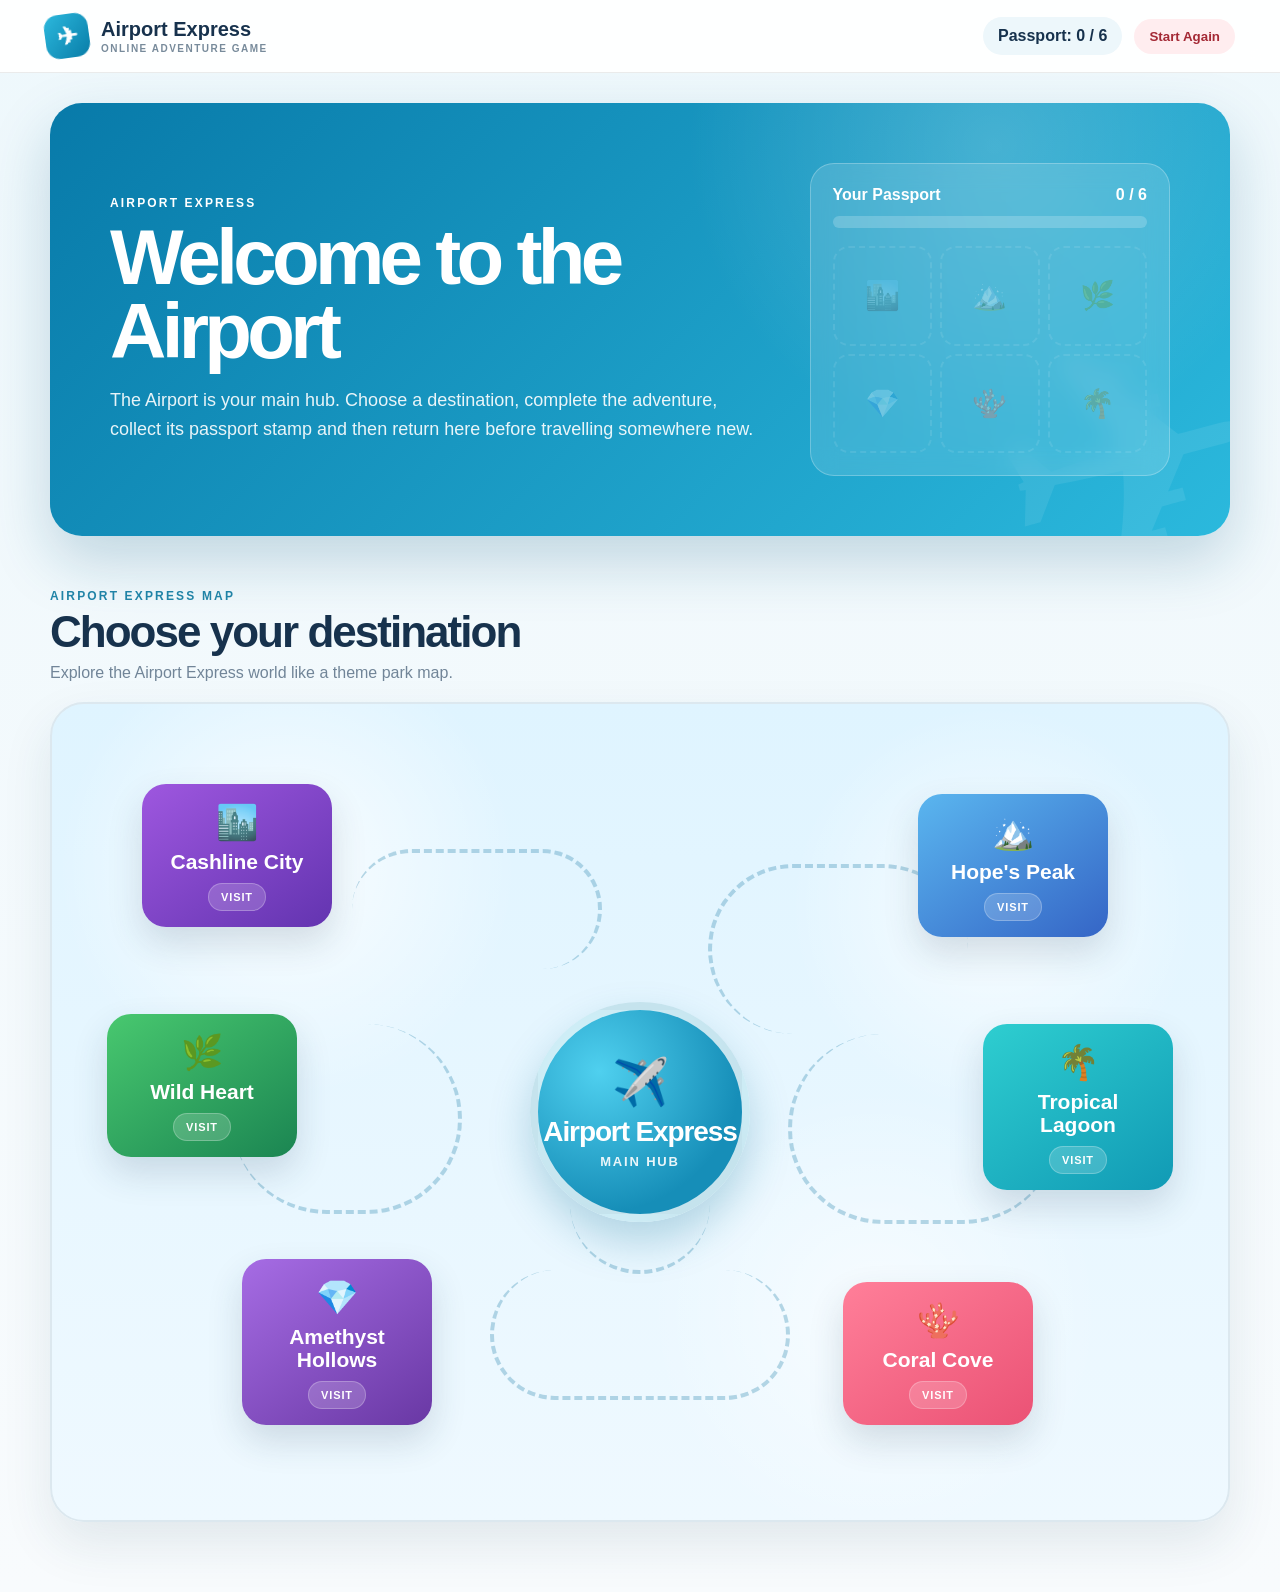
==== index.html @ 2a01fcfe "Add versioning to CSS and JS file links" ====
<!DOCTYPE html>
<html lang="en">

<head>
  <meta charset="UTF-8">
  <meta name="viewport" content="width=device-width, initial-scale=1.0">

  <title>Airport Express</title>

<link rel="stylesheet" href="styles.css?v=8">
</head>

<body>

<header class="topbar">

  <div class="brand">

    <div class="brand-plane">
      ✈
    </div>

    <div>
      Airport Express
      <small>ONLINE ADVENTURE GAME</small>
    </div>

  </div>

  <div class="top-actions">

    <div class="passport-counter">
      Passport:
      <span id="stampCount">
        0 / 6
      </span>
    </div>

    <button
      class="reset-button"
      onclick="resetGame()"
    >
      Start Again
    </button>

  </div>

</header>


<main class="page">


  <!-- =========================================
       AIRPORT HERO
  ========================================== -->

  <section class="airport-hero">

    <div class="airport-content">

      <div class="eyebrow">
        AIRPORT EXPRESS
      </div>

      <h1>
        Welcome to the Airport
      </h1>

      <p>
        The Airport is your main hub.
        Choose a destination, complete the adventure,
        collect its passport stamp and then return here
        before travelling somewhere new.
      </p>

    </div>


    <div class="passport-progress">

      <div class="progress-heading">

        <span>
          Your Passport
        </span>

        <strong id="stampCount2">
          0 / 6
        </strong>

      </div>


      <div class="progress-track">

        <div
          class="progress-fill"
          id="progressFill"
        ></div>

      </div>


      <div class="mini-stamps">

        <div
          class="mini-stamp"
          data-stamp="cashline"
        >
          🏙️
        </div>

        <div
          class="mini-stamp"
          data-stamp="hopes"
        >
          🏔️
        </div>

        <div
          class="mini-stamp"
          data-stamp="wildheart"
        >
          🌿
        </div>

        <div
          class="mini-stamp"
          data-stamp="amethyst"
        >
          💎
        </div>

        <div
          class="mini-stamp"
          data-stamp="coral"
        >
          🪸
        </div>

        <div
          class="mini-stamp"
          data-stamp="lagoon"
        >
          🌴
        </div>

      </div>

    </div>

  </section>



  <!-- =========================================
       DEPARTURE BOARD
  ========================================== -->

  <section class="hub-map-section">

  <div class="section-heading map-heading">

    <div>
      <span class="eyebrow dark">
        AIRPORT EXPRESS MAP
      </span>

      <h2>
        Choose your destination
      </h2>

      <p>
        Explore the Airport Express world like a theme park map.
      </p>
    </div>

  </div>


  <div class="theme-map">


    <div class="map-path path-1"></div>
    <div class="map-path path-2"></div>
    <div class="map-path path-3"></div>
    <div class="map-path path-4"></div>
    <div class="map-path path-5"></div>
    <div class="map-path path-6"></div>


    <!-- AIRPORT HUB -->

    <div class="map-hub">

      <div class="map-hub-icon">✈️</div>

      <div class="map-hub-label">
        Airport Express
      </div>

      <div class="map-hub-sub">
        Main Hub
      </div>

    </div>


    <!-- CASHLINE CITY -->

    <a
      href="locations/cashline-city.html"
      class="map-stop cashline-stop"
      data-destination="cashline"
    >
      <div class="map-stop-icon">🏙️</div>
      <div class="map-stop-name">Cashline City</div>
      <div class="map-stop-tag">Visit</div>
    </a>


    <!-- HOPE'S PEAK -->

    <a
      href="locations/hopes-peak.html"
      class="map-stop hopes-stop"
      data-destination="hopes"
    >
      <div class="map-stop-icon">🏔️</div>
      <div class="map-stop-name">Hope's Peak</div>
      <div class="map-stop-tag">Visit</div>
    </a>


    <!-- WILD HEART -->

    <a
      href="locations/wild-heart-rainforest.html"
      class="map-stop wildheart-stop"
      data-destination="wildheart"
    >
      <div class="map-stop-icon">🌿</div>
      <div class="map-stop-name">Wild Heart</div>
      <div class="map-stop-tag">Visit</div>
    </a>


    <!-- AMETHYST HOLLOWS -->

    <a
      href="locations/amethyst-hollows.html"
      class="map-stop amethyst-stop"
      data-destination="amethyst"
    >
      <div class="map-stop-icon">💎</div>
      <div class="map-stop-name">Amethyst Hollows</div>
      <div class="map-stop-tag">Visit</div>
    </a>


    <!-- CORAL COVE -->

    <a
      href="locations/coral-cove.html"
      class="map-stop coral-stop"
      data-destination="coral"
    >
      <div class="map-stop-icon">🪸</div>
      <div class="map-stop-name">Coral Cove</div>
      <div class="map-stop-tag">Visit</div>
    </a>


    <!-- TROPICAL LAGOON -->

    <a
      href="locations/tropical-lagoon.html"
      class="map-stop lagoon-stop"
      data-destination="lagoon"
    >
      <div class="map-stop-icon">🌴</div>
      <div class="map-stop-name">Tropical Lagoon</div>
      <div class="map-stop-tag">Visit</div>
    </a>

  </div>

</section>


</main>


<script src="game.js?v=8"></script>

<script>
  loadAirport();
</script>

</body>
</html>
---- styles.css ----
/* ================================================
   AIRPORT EXPRESS
================================================ */

* {
  box-sizing: border-box;
}

html {
  scroll-behavior: smooth;
}

body {
  margin: 0;

  font-family:
    Arial,
    Helvetica,
    sans-serif;

  background:
    linear-gradient(
      180deg,
      #eef8fc 0%,
      #f8fbfd 100%
    );

  color: #17324d;

  min-height: 100vh;
}

a {
  text-decoration: none;
  color: inherit;
}



/* ================================================
   TOP BAR
================================================ */

.topbar {

  position: sticky;
  top: 0;

  z-index: 100;

  display: flex;
  justify-content: space-between;
  align-items: center;

  gap: 20px;

  padding:
    14px
    clamp(16px, 4vw, 45px);

  background:
    rgba(255,255,255,.94);

  backdrop-filter:
    blur(12px);

  border-bottom:
    1px solid rgba(0,0,0,.08);
}


.brand {

  display: flex;
  align-items: center;

  gap: 12px;

  font-size: 20px;

  font-weight: 900;
}


.brand small {

  display: block;

  margin-top: 2px;

  font-size: 10px;

  letter-spacing: .15em;

  color: #788b9b;
}


.brand-plane {

  width: 44px;
  height: 44px;

  display: grid;
  place-items: center;

  border-radius: 14px;

  background:
    linear-gradient(
      135deg,
      #2cb8dd,
      #087da8
    );

  color: white;

  font-size: 25px;

  transform:
    rotate(-8deg);
}


.top-actions {

  display: flex;

  align-items: center;

  gap: 12px;
}


.passport-counter {

  padding:
    10px
    15px;

  border-radius: 999px;

  background:
    #edf7fb;

  font-weight: 800;
}


.reset-button {

  border: none;

  padding:
    10px
    15px;

  border-radius: 999px;

  background:
    #ffedef;

  color:
    #a42935;

  font-weight: 800;

  cursor: pointer;
}



/* ================================================
   MAIN PAGE
================================================ */

.page {

  width:
    min(
      1180px,
      calc(100% - 28px)
    );

  margin:
    30px auto 70px;
}



/* ================================================
   AIRPORT HERO
================================================ */

.airport-hero {

  position: relative;

  overflow: hidden;

  display: grid;

  grid-template-columns:
    1.3fr
    .7fr;

  gap: 30px;

  align-items: center;

  min-height: 340px;

  padding:
    clamp(
      28px,
      5vw,
      60px
    );

  border-radius:
    32px;

  color:
    white;

  background:

    radial-gradient(
      circle at 80% 10%,
      rgba(255,255,255,.18),
      transparent 30%
    ),

    linear-gradient(
      135deg,
      #087aa9,
      #2bb9dd
    );

  box-shadow:
    0 25px 60px
    rgba(12,92,127,.22);
}


.airport-hero::after {

  content:
    "✈";

  position:
    absolute;

  right:
    -40px;

  bottom:
    -120px;

  font-size:
    330px;

  color:
    rgba(255,255,255,.08);

  transform:
    rotate(-15deg);
}


.airport-content {

  position:
    relative;

  z-index:
    2;
}


.eyebrow {

  font-size:
    12px;

  font-weight:
    900;

  letter-spacing:
    .18em;

  margin-bottom:
    10px;
}


.eyebrow.dark {

  color:
    #2185a8;
}


.airport-content h1 {

  margin:
    0 0 18px;

  font-size:
    clamp(
      42px,
      7vw,
      78px
    );

  line-height:
    .95;

  letter-spacing:
    -.06em;
}


.airport-content p {

  max-width:
    650px;

  margin:
    0;

  font-size:
    18px;

  line-height:
    1.6;

  color:
    rgba(255,255,255,.9);
}



/* ================================================
   PASSPORT PROGRESS
================================================ */

.passport-progress {

  position:
    relative;

  z-index:
    2;

  padding:
    22px;

  border:
    1px solid
    rgba(255,255,255,.25);

  border-radius:
    24px;

  background:
    rgba(255,255,255,.13);

  backdrop-filter:
    blur(12px);
}


.progress-heading {

  display:
    flex;

  justify-content:
    space-between;

  margin-bottom:
    12px;

  font-weight:
    800;
}


.progress-track {

  width:
    100%;

  height:
    12px;

  overflow:
    hidden;

  border-radius:
    999px;

  background:
    rgba(255,255,255,.2);
}


.progress-fill {

  height:
    100%;

  width:
    0;

  border-radius:
    999px;

  background:
    linear-gradient(
      90deg,
      #ffd350,
      #fff1a2
    );

  transition:
    width .4s ease;
}


.mini-stamps {

  display:
    grid;

  grid-template-columns:
    repeat(3,1fr);

  gap:
    8px;

  margin-top:
    18px;
}


.mini-stamp {

  aspect-ratio:
    1;

  display:
    grid;

  place-items:
    center;

  border:
    2px dashed
    rgba(255,255,255,.3);

  border-radius:
    16px;

  font-size:
    28px;

  opacity:
    .3;
}


.mini-stamp.earned {

  opacity:
    1;

  border-style:
    solid;

  background:
    rgba(255,255,255,.15);
}



/* ================================================
   DESTINATIONS
================================================ */

.destination-section {

  margin-top:
    50px;
}


.section-heading {

  margin-bottom:
    20px;
}


.section-heading h2 {

  margin:
    3px 0 7px;

  font-size:
    clamp(
      30px,
      5vw,
      44px
    );

  letter-spacing:
    -.045em;
}


.section-heading p {

  margin:
    0;

  color:
    #718598;
}


.destination-grid {

  display:
    grid;

  grid-template-columns:
    repeat(3,1fr);

  gap:
    18px;
}


.destination {

  position:
    relative;

  min-height:
    260px;

  overflow:
    hidden;

  padding:
    22px;

  border-radius:
    26px;

  color:
    white;

  box-shadow:
    0 18px 38px
    rgba(29,66,91,.13);

  transition:
    transform .25s ease,
    box-shadow .25s ease;
}


.destination:hover {

  transform:
    translateY(-6px);

  box-shadow:
    0 25px 45px
    rgba(29,66,91,.2);
}


.destination::after {

  content:
    "";

  position:
    absolute;

  width:
    230px;

  height:
    230px;

  border-radius:
    50%;

  right:
    -70px;

  bottom:
    -100px;

  background:
    rgba(255,255,255,.11);
}


.destination-icon {

  position:
    absolute;

  top:
    20px;

  left:
    20px;

  font-size:
    40px;
}


.destination-status {

  position:
    absolute;

  top:
    20px;

  right:
    20px;

  padding:
    8px
    11px;

  border:
    1px solid
    rgba(255,255,255,.26);

  border-radius:
    999px;

  background:
    rgba(255,255,255,.15);

  font-size:
    11px;

  font-weight:
    900;
}


.destination-content {

  position:
    relative;

  z-index:
    2;

  margin-top:
    95px;
}


.destination h3 {

  margin:
    0 0 8px;

  font-size:
    27px;

  letter-spacing:
    -.04em;
}


.destination p {

  margin:
    0 0 18px;

  max-width:
    90%;

  color:
    rgba(255,255,255,.88);

  line-height:
    1.45;
}


.travel-button {

  display:
    inline-block;

  font-size:
    13px;

  font-weight:
    900;

  text-transform:
    uppercase;

  letter-spacing:
    .08em;
}


.cashline {

  background:
    linear-gradient(
      145deg,
      #895be0,
      #5135aa
    );
}


.hopes {

  background:
    linear-gradient(
      145deg,
      #48aee1,
      #3257b6
    );
}


.wildheart {

  background:
    linear-gradient(
      145deg,
      #43bf73,
      #16714c
    );
}


.amethyst {

  background:
    linear-gradient(
      145deg,
      #a061df,
      #58348c
    );
}


.coral {

  background:
    linear-gradient(
      145deg,
      #ff8791,
      #d94368
    );
}


.lagoon {

  background:
    linear-gradient(
      145deg,
      #2bc8c3,
      #0989a7
    );
}



/* ================================================
   PASSPORT
================================================ */

.passport-section {

  margin-top:
    30px;

  padding:
    30px;

  border:
    1px solid
    #dce8ef;

  border-radius:
    28px;

  background:
    white;

  box-shadow:
    0 18px 45px
    rgba(30,66,91,.09);
}


.passport-section h2 {

  margin:
    4px 0 5px;

  font-size:
    36px;
}


.passport-section > p {

  margin:
    0 0 24px;

  color:
    #718598;
}


.passport-grid {

  display:
    grid;

  grid-template-columns:
    repeat(6,1fr);

  gap:
    12px;
}


.passport-stamp {

  min-height:
    135px;

  display:
    flex;

  flex-direction:
    column;

  align-items:
    center;

  justify-content:
    center;

  gap:
    10px;

  padding:
    12px;

  text-align:
    center;

  border:
    2px dashed
    #ccdce6;

  border-radius:
    20px;

  color:
    #9badb8;

  background:
    #fbfdfe;
}


.passport-stamp .stamp-icon {

  font-size:
    38px;

  filter:
    grayscale(1);

  opacity:
    .3;
}


.passport-stamp strong {

  font-size:
    12px;
}


.passport-stamp.earned {

  border-style:
    solid;

  color:
    #17324d;

  background:
    #f1faf6;
}


.passport-stamp.earned .stamp-icon {

  filter:
    none;

  opacity:
    1;
}


.final-message {

  margin-top:
    20px;

  padding:
    16px;

  border-radius:
    16px;

  background:
    #edf7fb;

  color:
    #527083;

  text-align:
    center;

  font-weight:
    700;
}



/* ================================================
   ISLAND PAGE
================================================ */

.island-page {

  background:
    #eff7fb;
}


.island-hero {

  min-height:
    390px;

  padding:
    35px;

  display:
    flex;

  align-items:
    flex-end;

  color:
    white;

  border-radius:
    0 0 36px 36px;
}


.island-inner {

  width:
    min(
      1000px,
      100%
    );

  margin:
    auto;
}


.back-airport {

  display:
    inline-block;

  margin-bottom:
    80px;

  color:
    white;

  font-weight:
    800;
}


.island-hero h1 {

  margin:
    5px 0 12px;

  font-size:
    clamp(
      45px,
      8vw,
      85px
    );

  line-height:
    .95;

  letter-spacing:
    -.06em;
}


.island-hero p {

  max-width:
    650px;

  margin:
    0;

  color:
    rgba(255,255,255,.9);

  font-size:
    17px;

  line-height:
    1.6;
}


.island-main {

  width:
    min(
      1000px,
      calc(100% - 28px)
    );

  margin:
    30px auto 70px;
}


.mission-layout {

  display:
    grid;

  grid-template-columns:
    1.4fr
    .6fr;

  gap:
    20px;
}


.game-card {

  padding:
    26px;

  border:
    1px solid
    #dce8ef;

  border-radius:
    26px;

  background:
    white;

  box-shadow:
    0 15px 35px
    rgba(26,65,90,.09);
}


.game-card h2 {

  margin:
    0 0 8px;

  font-size:
    30px;
}


.game-card > p {

  margin:
    0;

  color:
    #718598;

  line-height:
    1.6;
}


.task-list {

  display:
    grid;

  gap:
    12px;

  margin-top:
    22px;
}


.task {

  display:
    flex;

  align-items:
    center;

  gap:
    14px;

  padding:
    16px;

  border:
    1px solid
    #dce8ef;

  border-radius:
    18px;

  background:
    #fbfdfe;
}


.task-number {

  flex:
    0 0 auto;

  width:
    44px;

  height:
    44px;

  display:
    grid;

  place-items:
    center;

  border-radius:
    14px;

  background:
    #eaf6fb;

  color:
    #137fa8;

  font-weight:
    900;
}


.task-text {

  flex:
    1;
}


.task-text strong {

  display:
    block;

  margin-bottom:
    4px;
}


.task-text span {

  color:
    #718598;

  font-size:
    14px;
}


.task button {

  border:
    none;

  border-radius:
    12px;

  padding:
    10px
    13px;

  background:
    #edf3f6;

  color:
    #506b7c;

  font-weight:
    800;

  cursor:
    pointer;
}


.task.done {

  background:
    #eefaf3;

  border-color:
    #bfe4cd;
}


.task.done button {

  background:
    #d8f3e3;

  color:
    #1b7842;
}


.big-stamp {

  text-align:
    center;

  font-size:
    85px;

  margin:
    10px 0;
}


.stamp-card-title {

  text-align:
    center;

  font-size:
    22px;
}


.stamp-card-copy {

  text-align:
    center;

  color:
    #718598;

  line-height:
    1.5;
}


.claim-button {

  width:
    100%;

  padding:
    15px;

  border:
    none;

  border-radius:
    16px;

  background:
    linear-gradient(
      135deg,
      #ffd24e,
      #ffe986
    );

  color:
    #5c4710;

  font-weight:
    900;

  cursor:
    pointer;
}


.claim-button:disabled {

  opacity:
    .4;

  cursor:
    not-allowed;
}


.status-message {

  margin-top:
    12px;

  padding:
    13px;

  border-radius:
    14px;

  background:
    #f1f5f7;

  color:
    #6f8390;

  font-size:
    14px;

  line-height:
    1.5;
}


.status-message.success {

  background:
    #e6f8ed;

  color:
    #207340;
}


.return-button {

  display:
    block;

  margin-top:
    12px;

  padding:
    14px;

  border-radius:
    15px;

  background:
    #0c88b7;

  color:
    white;

  text-align:
    center;

  font-weight:
    900;
}



/* ================================================
   RESPONSIVE
================================================ */

@media
(max-width: 900px) {

  .airport-hero {

    grid-template-columns:
      1fr;
  }


  .destination-grid {

    grid-template-columns:
      repeat(2,1fr);
  }


  .passport-grid {

    grid-template-columns:
      repeat(3,1fr);
  }


  .mission-layout {

    grid-template-columns:
      1fr;
  }

}


@media
(max-width: 600px) {

  .topbar {

    align-items:
      flex-start;
  }


  .passport-counter {

    display:
      none;
  }


  .destination-grid {

    grid-template-columns:
      1fr;
  }


  .passport-grid {

    grid-template-columns:
      repeat(2,1fr);
  }


  .airport-content h1 {

    font-size:
      44px;
  }

}

/* =========================================================
   AIRPORT EXPRESS
   ISLAND BOARD
========================================================= */

.board-page {

  background:
    #edf7fb;

}


.board-shell {

  width:
    min(
      1250px,
      calc(100% - 28px)
    );

  margin:
    30px auto 70px;

}


.board-header {

  margin-bottom:
    20px;

}


.board-back {

  display:
    inline-block;

  margin-bottom:
    12px;

  color:
    #197fa5;

  font-weight:
    800;

}


.board-header h1 {

  margin:
    0;

  font-size:
    clamp(
      38px,
      6vw,
      66px
    );

  letter-spacing:
    -.05em;

}


.board-header p {

  margin:
    8px 0 0;

  color:
    #6d8292;

}


/* =========================================================
   MAIN GAME LAYOUT
========================================================= */

.board-game-layout {

  display:
    grid;

  grid-template-columns:
    minmax(0, 1fr)
    300px;

  gap:
    22px;

  align-items:
    start;

}


/* =========================================================
   BOARD
========================================================= */

.island-board {

  display:
    grid;

  grid-template-columns:
    repeat(7,1fr);

  grid-template-rows:
    repeat(7,1fr);

  gap:
    7px;

  aspect-ratio:
    1;

  padding:
    12px;

  background:
    white;

  border:
    1px solid
    #dce8ef;

  border-radius:
    28px;

  box-shadow:
    0 18px 45px
    rgba(25,66,91,.12);

  position:
    relative;

}


/* =========================================================
   BOARD SPACES
========================================================= */

.board-space {

  position:
    relative;

  min-width:
    0;

  display:
    flex;

  flex-direction:
    column;

  align-items:
    center;

  justify-content:
    center;

  text-align:
    center;

  gap:
    2px;

  padding:
    5px;

  border:
    1px solid
    #d8e4eb;

  border-radius:
    13px;

  background:
    #f9fcfd;

  overflow:
    hidden;

}


.space-number {

  position:
    absolute;

  top:
    4px;

  left:
    5px;

  font-size:
    9px;

  color:
    #9cafba;

  font-weight:
    800;

}


.space-icon {

  font-size:
    clamp(
      15px,
      2.5vw,
      28px
    );

}


.space-label {

  font-size:
    clamp(
      7px,
      1vw,
      11px
    );

  font-weight:
    800;

  line-height:
    1.1;

}


/* =========================================================
   SPACE TYPES
========================================================= */

.space-start {

  background:
    #dff5ff;

}


.space-good {

  background:
    #e5f8e9;

}


.space-bad {

  background:
    #ffe3e5;

}


.space-event {

  background:
    #fff2c7;

}


.space-travel {

  background:
    #e8f2ff;

}


.space-finish {

  background:
    #e8dcff;

  border:
    2px solid
    #7d54c8;

}


/* =========================================================
   CURRENT POSITION
========================================================= */

.current-space {

  outline:
    3px solid
    #22a5d1;

  outline-offset:
    -3px;

}


/* =========================================================
   BOARD CENTRE
========================================================= */

.board-centre {

  grid-column:
    2 / 7;

  grid-row:
    2 / 7;

  display:
    flex;

  flex-direction:
    column;

  align-items:
    center;

  justify-content:
    center;

  text-align:
    center;

  padding:
    20px;

  border-radius:
    24px;

  background:

    radial-gradient(
      circle at top,
      rgba(255,255,255,.18),
      transparent 40%
    ),

    linear-gradient(
      145deg,
      #7e57d8,
      #5132a5
    );

  color:
    white;

}


.centre-icon {

  font-size:
    clamp(
      45px,
      7vw,
      90px
    );

}


.centre-small {

  margin-top:
    8px;

  font-size:
    10px;

  letter-spacing:
    .15em;

  font-weight:
    900;

  opacity:
    .7;

}


.board-centre h2 {

  margin:
    5px 0;

  font-size:
    clamp(
      22px,
      4vw,
      44px
    );

  letter-spacing:
    -.04em;

}


.board-centre p {

  margin:
    0;

  color:
    rgba(255,255,255,.8);

}


/* =========================================================
   PLAYER MARKER
========================================================= */

.player-marker {

  z-index:
    20;

  align-self:
    center;

  justify-self:
    center;

  display:
    grid;

  place-items:
    center;

  width:
    42px;

  height:
    42px;

  border-radius:
    50%;

  background:
    white;

  box-shadow:
    0 5px 15px
    rgba(0,0,0,.3);

  font-size:
    24px;

  pointer-events:
    none;

  transition:
    .25s ease;

}


/* =========================================================
   DICE PANEL
========================================================= */

.dice-panel {

  position:
    sticky;

  top:
    90px;

  padding:
    24px;

  border:
    1px solid
    #dce8ef;

  border-radius:
    26px;

  background:
    white;

  text-align:
    center;

  box-shadow:
    0 18px 40px
    rgba(27,65,90,.1);

}


.dice-panel h2 {

  margin:
    0 0 5px;

}


.dice-face {

  margin:
    20px 0 10px;

  font-size:
    90px;

  line-height:
    1;

  color:
    #17324d;

}


.roll-dice {

  width:
    100%;

  border:
    none;

  border-radius:
    16px;

  padding:
    16px;

  background:
    linear-gradient(
      135deg,
      #20a9d3,
      #087da7
    );

  color:
    white;

  font-size:
    17px;

  font-weight:
    900;

  cursor:
    pointer;

}


.roll-dice:disabled {

  opacity:
    .45;

  cursor:
    not-allowed;

}


.position-text {

  margin-top:
    12px;

  font-size:
    13px;

  color:
    #79909f;

}


.board-message {

  min-height:
    80px;

  margin-top:
    15px;

  padding:
    14px;

  border-radius:
    15px;

  background:
    #edf7fb;

  color:
    #516d7d;

  line-height:
    1.45;

}


.board-return {

  display:
    none;

  margin-top:
    12px;

  padding:
    15px;

  border-radius:
    15px;

  background:
    #ffd453;

  color:
    #55420e;

  font-weight:
    900;

}


.board-return.show {

  display:
    block;

}


/* =========================================================
   RESPONSIVE
========================================================= */

@media
(max-width: 900px) {

  .board-game-layout {

    grid-template-columns:
      1fr;

  }


  .dice-panel {

    position:
      static;

  }

}


@media
(max-width: 600px) {

  .island-board {

    gap:
      3px;

    padding:
      6px;

  }


  .board-space {

    border-radius:
      8px;

    padding:
      2px;

  }


  .player-marker {

    width:
      30px;

    height:
      30px;

    font-size:
      17px;

  }


  .space-label {

    font-size:
      6px;

  }

}
/* =========================================================
   CASHLINE CITY
   RED THEME
========================================================= */

.cashline-theme {

  --cash-red:
    #d92735;

  --cash-red-dark:
    #981923;

  --cash-red-deep:
    #69131a;

  --cash-red-light:
    #fff0f1;

  --cash-gold:
    #ffd05a;

}


/* =========================================================
   PAGE
========================================================= */

.cashline-theme {

  background:

    radial-gradient(
      circle at 15% 0%,
      rgba(217,39,53,.10),
      transparent 30%
    ),

    linear-gradient(
      180deg,
      #fff7f7,
      #f8f3f3
    );

}


/* =========================================================
   HEADER
========================================================= */

.cashline-theme
.board-back {

  color:
    var(--cash-red);

}


.cashline-theme
.eyebrow.dark {

  color:
    var(--cash-red);

}


.cashline-theme
.board-header h1 {

  color:
    var(--cash-red-dark);

}


/* =========================================================
   BOARD
========================================================= */

.cashline-theme
.island-board {

  border:
    3px solid
    rgba(217,39,53,.18);

  background:
    #fffafa;

  box-shadow:
    0 22px 55px
    rgba(145,24,34,.18);

}


/* =========================================================
   CENTRE
========================================================= */

.cashline-theme
.board-centre {

  background:

    radial-gradient(
      circle at 50% 15%,
      rgba(255,255,255,.20),
      transparent 35%
    ),

    linear-gradient(
      145deg,
      #ef3d49,
      #b91e2b 55%,
      #7f151e
    );

  border:
    3px solid
    rgba(255,255,255,.15);

}


/* =========================================================
   PLAYER POSITION
========================================================= */

.cashline-theme
.current-space {

  outline:
    4px solid
    var(--cash-red);

  outline-offset:
    -4px;

}


/* =========================================================
   STANDARD SPACES
========================================================= */

.cashline-theme
.board-space {

  border-color:
    rgba(126,32,39,.15);

}


/* START */

.cashline-theme
.space-start {

  background:
    #ffe5e7;

  border-color:
    #e3646e;

}


/* GOOD */

.cashline-theme
.space-good {

  background:
    #fff4d7;

  border-color:
    #edc04e;

}


/* BAD */

.cashline-theme
.space-bad {

  background:
    #ffd9dc;

  border-color:
    #e35b66;

}


/* EVENT */

.cashline-theme
.space-event {

  background:
    #fff0f1;

  border-color:
    #e59298;

}


/* TRAVEL */

.cashline-theme
.space-travel {

  background:
    #ffe7e9;

  border-color:
    #ca4550;

}


/* NORMAL */

.cashline-theme
.space-normal {

  background:
    #fffafa;

}


/* FINISH */

.cashline-theme
.space-finish {

  background:

    linear-gradient(
      145deg,
      #ffd866,
      #ffbf36
    );

  border:
    3px solid
    #a51d28;

  color:
    #6e151c;

}


/* =========================================================
   PLAYER MARKER
========================================================= */

.cashline-theme
.player-marker {

  border:
    3px solid
    var(--cash-red);

  background:
    white;

  box-shadow:
    0 5px 18px
    rgba(132,18,28,.35);

}


/* =========================================================
   DICE PANEL
========================================================= */

.cashline-theme
.dice-panel {

  border:
    2px solid
    rgba(217,39,53,.14);

  box-shadow:
    0 18px 45px
    rgba(131,24,32,.14);

}


.cashline-theme
.dice-panel h2 {

  color:
    var(--cash-red-dark);

}


.cashline-theme
.dice-face {

  color:
    var(--cash-red-dark);

}


/* =========================================================
   ROLL BUTTON
========================================================= */

.cashline-theme
.roll-dice {

  background:

    linear-gradient(
      135deg,
      #ef3f4b,
      #c7212d 60%,
      #981923
    );

  box-shadow:
    0 10px 24px
    rgba(184,30,42,.28);

}


.cashline-theme
.roll-dice:hover {

  background:

    linear-gradient(
      135deg,
      #fa4b57,
      #d52633 60%,
      #a51c27
    );

}


/* =========================================================
   POSITION
========================================================= */

.cashline-theme
.position-text {

  color:
    #9b555a;

}


/* =========================================================
   MESSAGE
========================================================= */

.cashline-theme
.board-message {

  background:
    #fff0f1;

  color:
    #76252c;

  border:
    1px solid
    rgba(217,39,53,.14);

}


/* =========================================================
   RETURN TO AIRPORT
========================================================= */

.cashline-theme
.board-return {

  background:

    linear-gradient(
      135deg,
      #ffd75e,
      #ffbd32
    );

  color:
    #68131a;

  box-shadow:
    0 8px 20px
    rgba(191,135,20,.22);

}
/* =========================================================
   CASHLINE CITY - RED THEME
========================================================= */

body.cashline-theme {
  background:
    radial-gradient(
      circle at 15% 5%,
      rgba(210,30,45,.18),
      transparent 30%
    ),
    linear-gradient(
      180deg,
      #fff4f5,
      #f6e7e9
    );
}


/* HEADER */

.cashline-theme .board-back,
.cashline-theme .eyebrow.dark {
  color: #d22332;
}

.cashline-theme .board-header h1 {
  color: #991722;
}

.cashline-theme .board-header p {
  color: #80565a;
}


/* MAIN BOARD */

.cashline-theme .island-board {
  background:
    linear-gradient(
      145deg,
      #8c121c,
      #c32230
    );

  border:
    6px solid #751018;

  box-shadow:
    0 24px 55px
    rgba(120,15,25,.28);
}


/* NORMAL BOARD SQUARES */

.cashline-theme .board-space {
  background: #fff0f1;
  color: #73151d;

  border:
    2px solid
    rgba(125,20,30,.22);
}


/* ALTERNATING RED/PINK */

.cashline-theme .board-space:nth-child(odd) {
  background: #ffdfe2;
}


/* START */

.cashline-theme .space-start {
  background:
    linear-gradient(
      145deg,
      #ef4855,
      #bf202c
    );

  color: white;
}


/* GOOD SPACES */

.cashline-theme .space-good {
  background:
    linear-gradient(
      145deg,
      #ff7780,
      #dc3542
    );

  color: white;
}


/* BAD SPACES */

.cashline-theme .space-bad {
  background:
    linear-gradient(
      145deg,
      #92151f,
      #5e0d14
    );

  color: white;
}


/* EVENT SPACES */

.cashline-theme .space-event {
  background:
    #ffadb4;

  color:
    #681118;
}


/* TRAVEL */

.cashline-theme .space-travel {
  background:
    linear-gradient(
      145deg,
      #d92937,
      #9e1721
    );

  color: white;
}


/* FINISH / PASSPORT */

.cashline-theme .space-finish {
  background:
    linear-gradient(
      145deg,
      #ffdc67,
      #f2b71f
    );

  color:
    #631118;

  border:
    3px solid #7e1119;
}


/* CENTRE */

.cashline-theme .board-centre {
  background:
    radial-gradient(
      circle at top,
      rgba(255,255,255,.2),
      transparent 35%
    ),
    linear-gradient(
      145deg,
      #ee3c49,
      #bd1d29 50%,
      #731018
    );

  border:
    4px solid
    rgba(255,255,255,.15);
}


/* PLAYER CURRENT SQUARE */

.cashline-theme .current-space {
  outline:
    5px solid #ffd438;

  outline-offset:
    -5px;
}


/* PLAYER MARKER */

.cashline-theme .player-marker {
  border:
    4px solid #c4202d;

  background:
    white;
}


/* DICE BOX */

.cashline-theme .dice-panel {
  border:
    3px solid
    rgba(190,30,42,.18);

  background:
    linear-gradient(
      180deg,
      #ffffff,
      #fff2f3
    );
}

.cashline-theme .dice-panel h2 {
  color:
    #911621;
}

.cashline-theme .dice-face {
  color:
    #b51b27;
}


/* ROLL DICE BUTTON */

.cashline-theme .roll-dice {
  background:
    linear-gradient(
      135deg,
      #ef3c49,
      #c7202d 55%,
      #8c141e
    );

  color:
    white;

  box-shadow:
    0 10px 22px
    rgba(170,25,36,.3);
}


/* MESSAGE */

.cashline-theme .board-message {
  background:
    #ffe5e7;

  color:
    #72151e;

  border:
    1px solid
    rgba(190,30,42,.18);
}
/* =========================================================
   AIRPORT EXPRESS
   PLAYER MONEY + PROPERTIES
========================================================= */

.player-wallet {

  margin:
    14px 0 5px;

  padding:
    12px 15px;

  border-radius:
    14px;

  background:
    #f4f7f9;

  font-size:
    18px;

  font-weight:
    900;

  color:
    #17324d;

}


.property-buy-button {

  width:
    100%;

  margin-top:
    12px;

  padding:
    14px;

  border:
    none;

  border-radius:
    15px;

  background:
    linear-gradient(
      135deg,
      #ffd55a,
      #efad1c
    );

  color:
    #5e4005;

  font-weight:
    900;

  cursor:
    pointer;

}


.property-buy-button:disabled {

  opacity:
    .45;

  cursor:
    not-allowed;

}


.property-owned {

  margin-top:
    10px;

  padding-top:
    10px;

  border-top:
    1px solid
    rgba(0,0,0,.08);

  font-size:
    13px;

}


/* =========================================================
   CASHLINE CITY PROPERTY SPACES
========================================================= */

.cashline-theme
.board-space.space-property {

  background:

    linear-gradient(
      145deg,
      #fff3c9,
      #ffd86a
    ) !important;

  color:
    #65151c !important;

  border:
    2px solid
    #c99522 !important;

}


.cashline-theme
.player-wallet {

  background:
    #ffe8ea;

  color:
    #8d151f;

  border:
    1px solid
    rgba(190,30,42,.15);

}
/* =========================================================
   THEME PARK STYLE HUB MAP
========================================================= */

.hub-map-section {
  margin-top: 50px;
}

.map-heading {
  margin-bottom: 20px;
}

.theme-map {
  position: relative;
  min-height: 820px;
  overflow: hidden;
  border: 2px solid #dce8ef;
  border-radius: 34px;
  background:
    radial-gradient(circle at 20% 20%, rgba(255,255,255,.8), transparent 20%),
    radial-gradient(circle at 80% 25%, rgba(255,255,255,.7), transparent 18%),
    radial-gradient(circle at 70% 75%, rgba(255,255,255,.6), transparent 22%),
    linear-gradient(180deg, #dff4ff 0%, #eff9ff 100%);
  box-shadow:
    0 22px 50px rgba(30,66,91,.10);
}


/* MAP PATHS */

.map-path {
  position: absolute;
  border: 4px dashed rgba(61,144,180,.35);
  border-radius: 999px;
  pointer-events: none;
}

.path-1 {
  width: 250px;
  height: 120px;
  top: 145px;
  left: 300px;
  border-bottom: none;
  border-left: none;
}

.path-2 {
  width: 260px;
  height: 170px;
  top: 160px;
  right: 260px;
  border-bottom: none;
  border-right: none;
}

.path-3 {
  width: 230px;
  height: 190px;
  top: 320px;
  left: 180px;
  border-top: none;
  border-left: none;
}

.path-4 {
  width: 270px;
  height: 190px;
  top: 330px;
  right: 170px;
  border-top: none;
  border-right: none;
}

.path-5 {
  width: 140px;
  height: 270px;
  top: 300px;
  left: 50%;
  transform: translateX(-50%);
  border-left: none;
  border-right: none;
}

.path-6 {
  width: 300px;
  height: 130px;
  bottom: 120px;
  left: 50%;
  transform: translateX(-50%);
  border-top: none;
}


/* AIRPORT HUB */

.map-hub {
  position: absolute;
  top: 50%;
  left: 50%;
  width: 220px;
  height: 220px;
  transform: translate(-50%, -50%);
  border-radius: 50%;
  background:
    radial-gradient(circle at 30% 30%, #4fd0ef, #168eb8 70%);
  box-shadow:
    0 20px 40px rgba(13,111,147,.25);
  display: flex;
  flex-direction: column;
  align-items: center;
  justify-content: center;
  text-align: center;
  color: white;
  z-index: 5;
  border: 8px solid rgba(255,255,255,.75);
}

.map-hub-icon {
  font-size: 46px;
  margin-bottom: 8px;
}

.map-hub-label {
  font-size: 28px;
  font-weight: 900;
  line-height: 1.05;
  letter-spacing: -.04em;
}

.map-hub-sub {
  margin-top: 8px;
  font-size: 13px;
  letter-spacing: .14em;
  font-weight: 800;
  opacity: .9;
  text-transform: uppercase;
}


/* DESTINATION MAP STOPS */

.map-stop {
  position: absolute;
  width: 190px;
  min-height: 140px;
  padding: 18px 16px 16px;
  border-radius: 24px;
  color: white;
  text-align: center;
  box-shadow:
    0 16px 35px rgba(31,63,87,.16);
  display: flex;
  flex-direction: column;
  align-items: center;
  justify-content: center;
  gap: 8px;
  transition: transform .22s ease, box-shadow .22s ease;
  z-index: 3;
}

.map-stop:hover {
  transform: translateY(-5px) scale(1.02);
  box-shadow:
    0 22px 42px rgba(31,63,87,.20);
}

.map-stop-icon {
  font-size: 34px;
}

.map-stop-name {
  font-size: 21px;
  font-weight: 900;
  line-height: 1.1;
}

.map-stop-tag {
  margin-top: 2px;
  padding: 7px 12px;
  border-radius: 999px;
  background: rgba(255,255,255,.18);
  border: 1px solid rgba(255,255,255,.24);
  font-size: 11px;
  font-weight: 900;
  letter-spacing: .08em;
  text-transform: uppercase;
}


/* DESTINATION POSITIONS */

.cashline-stop {
  top: 80px;
  left: 90px;
  background: linear-gradient(145deg, #9e57df, #6334b0);
}

.hopes-stop {
  top: 90px;
  right: 120px;
  background: linear-gradient(145deg, #5ab6ef, #3565c6);
}

.wildheart-stop {
  top: 310px;
  left: 55px;
  background: linear-gradient(145deg, #48c86f, #1b8552);
}

.amethyst-stop {
  bottom: 95px;
  left: 190px;
  background: linear-gradient(145deg, #a66ce4, #6938a4);
}

.coral-stop {
  bottom: 95px;
  right: 195px;
  background: linear-gradient(145deg, #ff7f99, #eb5275);
}

.lagoon-stop {
  top: 320px;
  right: 55px;
  background: linear-gradient(145deg, #2eced0, #119ab5);
}


/* STAMPED STATE */

.map-stop.stamped .map-stop-tag {
  background: rgba(255,255,255,.28);
}


/* RESPONSIVE */

@media (max-width: 1100px) {

  .theme-map {
    min-height: 980px;
  }

  .map-hub {
    width: 190px;
    height: 190px;
  }

  .map-stop {
    width: 170px;
  }

  .cashline-stop {
    top: 70px;
    left: 40px;
  }

  .hopes-stop {
    top: 70px;
    right: 40px;
  }

  .wildheart-stop {
    top: 280px;
    left: 20px;
  }

  .lagoon-stop {
    top: 280px;
    right: 20px;
  }

  .amethyst-stop {
    bottom: 90px;
    left: 90px;
  }

  .coral-stop {
    bottom: 90px;
    right: 90px;
  }

}

@media (max-width: 760px) {

  .theme-map {
    min-height: auto;
    padding: 24px;
    display: grid;
    gap: 16px;
  }

  .map-path,
  .map-hub,
  .map-stop {
    position: static;
    transform: none;
    width: 100%;
  }

  .map-hub {
    height: auto;
    border-radius: 28px;
    padding: 24px;
    margin-bottom: 8px;
  }

  .map-stop {
    min-height: 130px;
  }

}
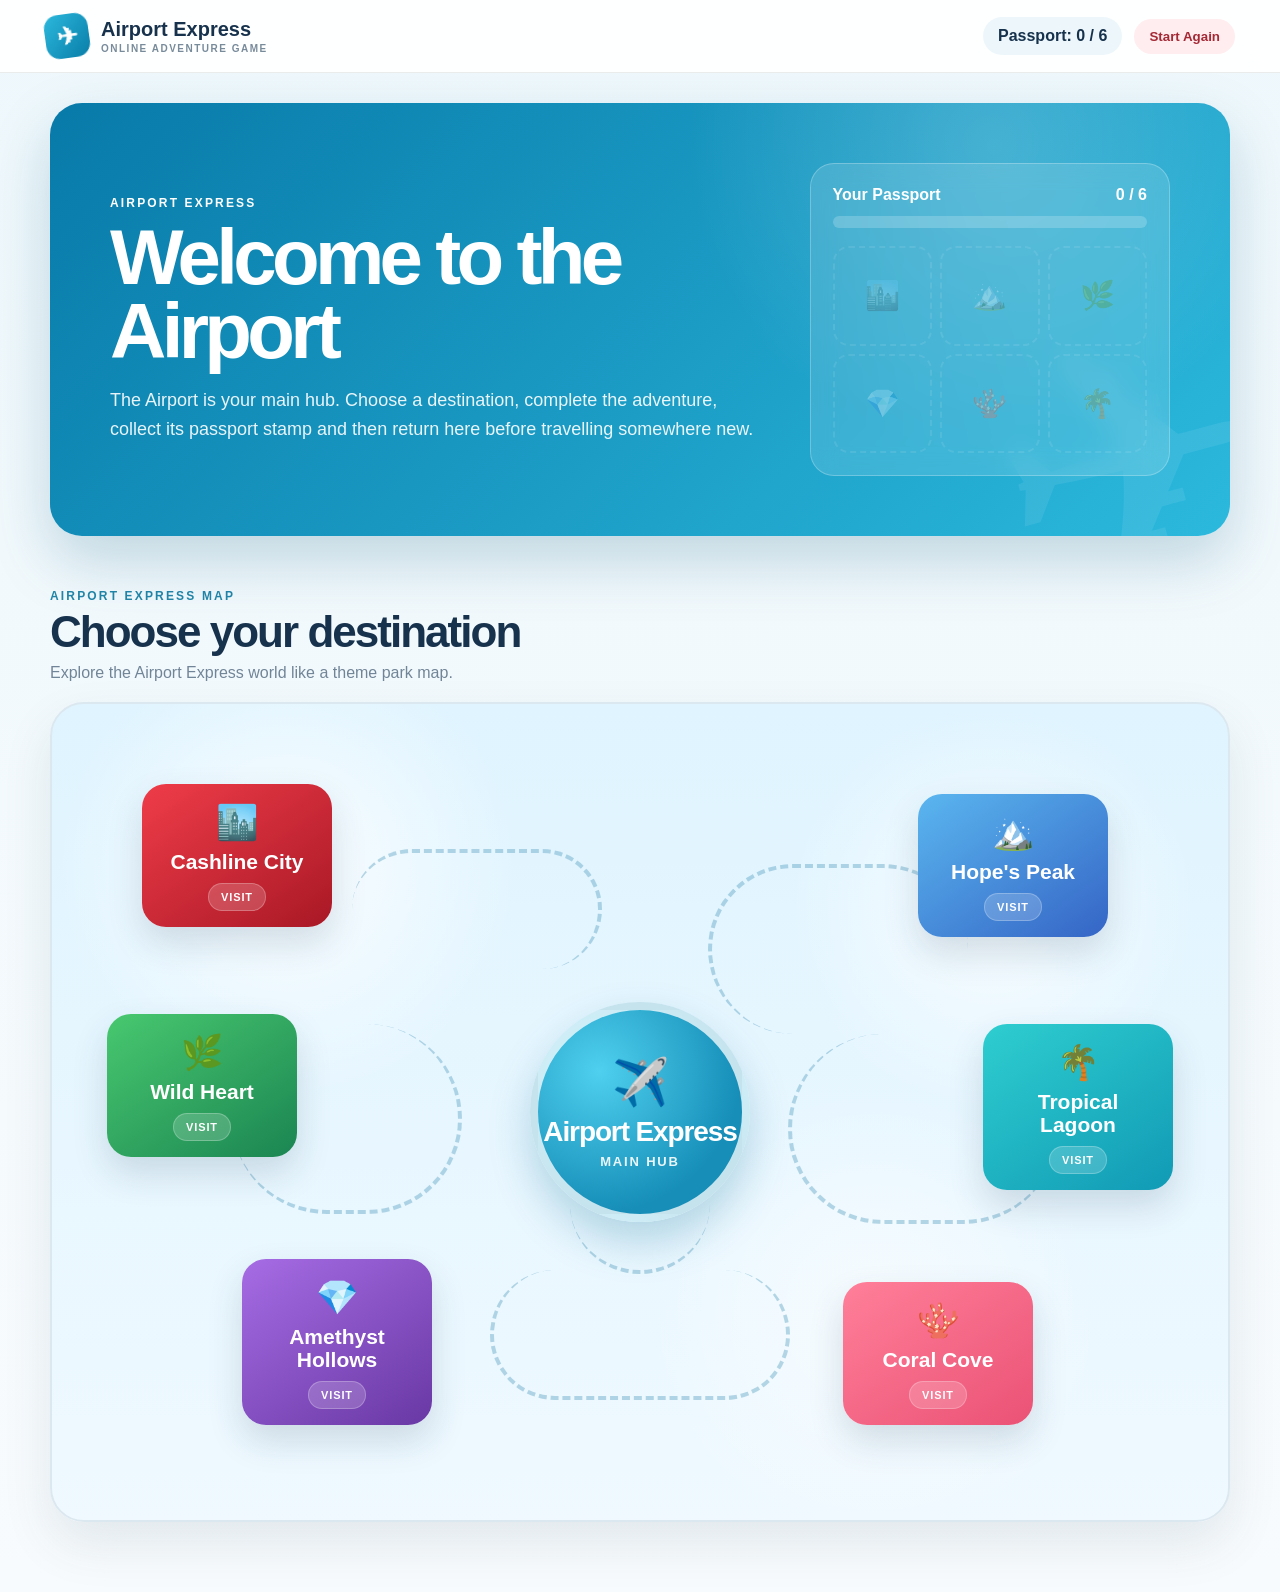
==== commit 258175a5: "Update stylesheet version in index.html" ====
--- a/index.html
+++ b/index.html
@@ -7,7 +7,7 @@
 
   <title>Airport Express</title>
 
-<link rel="stylesheet" href="styles.css?v=8">
+<link rel="stylesheet" href="styles.css?v=10">
 </head>
 
 <body>
--- a/styles.css
+++ b/styles.css
@@ -3234,7 +3234,13 @@
 .cashline-stop {
   top: 80px;
   left: 90px;
-  background: linear-gradient(145deg, #9e57df, #6334b0);
+
+  background:
+    linear-gradient(
+      145deg,
+      #ef3c49,
+      #a91825
+    );
 }
 
 .hopes-stop {
@@ -3333,13 +3339,16 @@
     gap: 16px;
   }
 
-  .map-path,
-  .map-hub,
-  .map-stop {
-    position: static;
-    transform: none;
-    width: 100%;
-  }
+  .map-path {
+  display: none;
+}
+
+.map-hub,
+.map-stop {
+  position: static;
+  transform: none;
+  width: 100%;
+}
 
   .map-hub {
     height: auto;
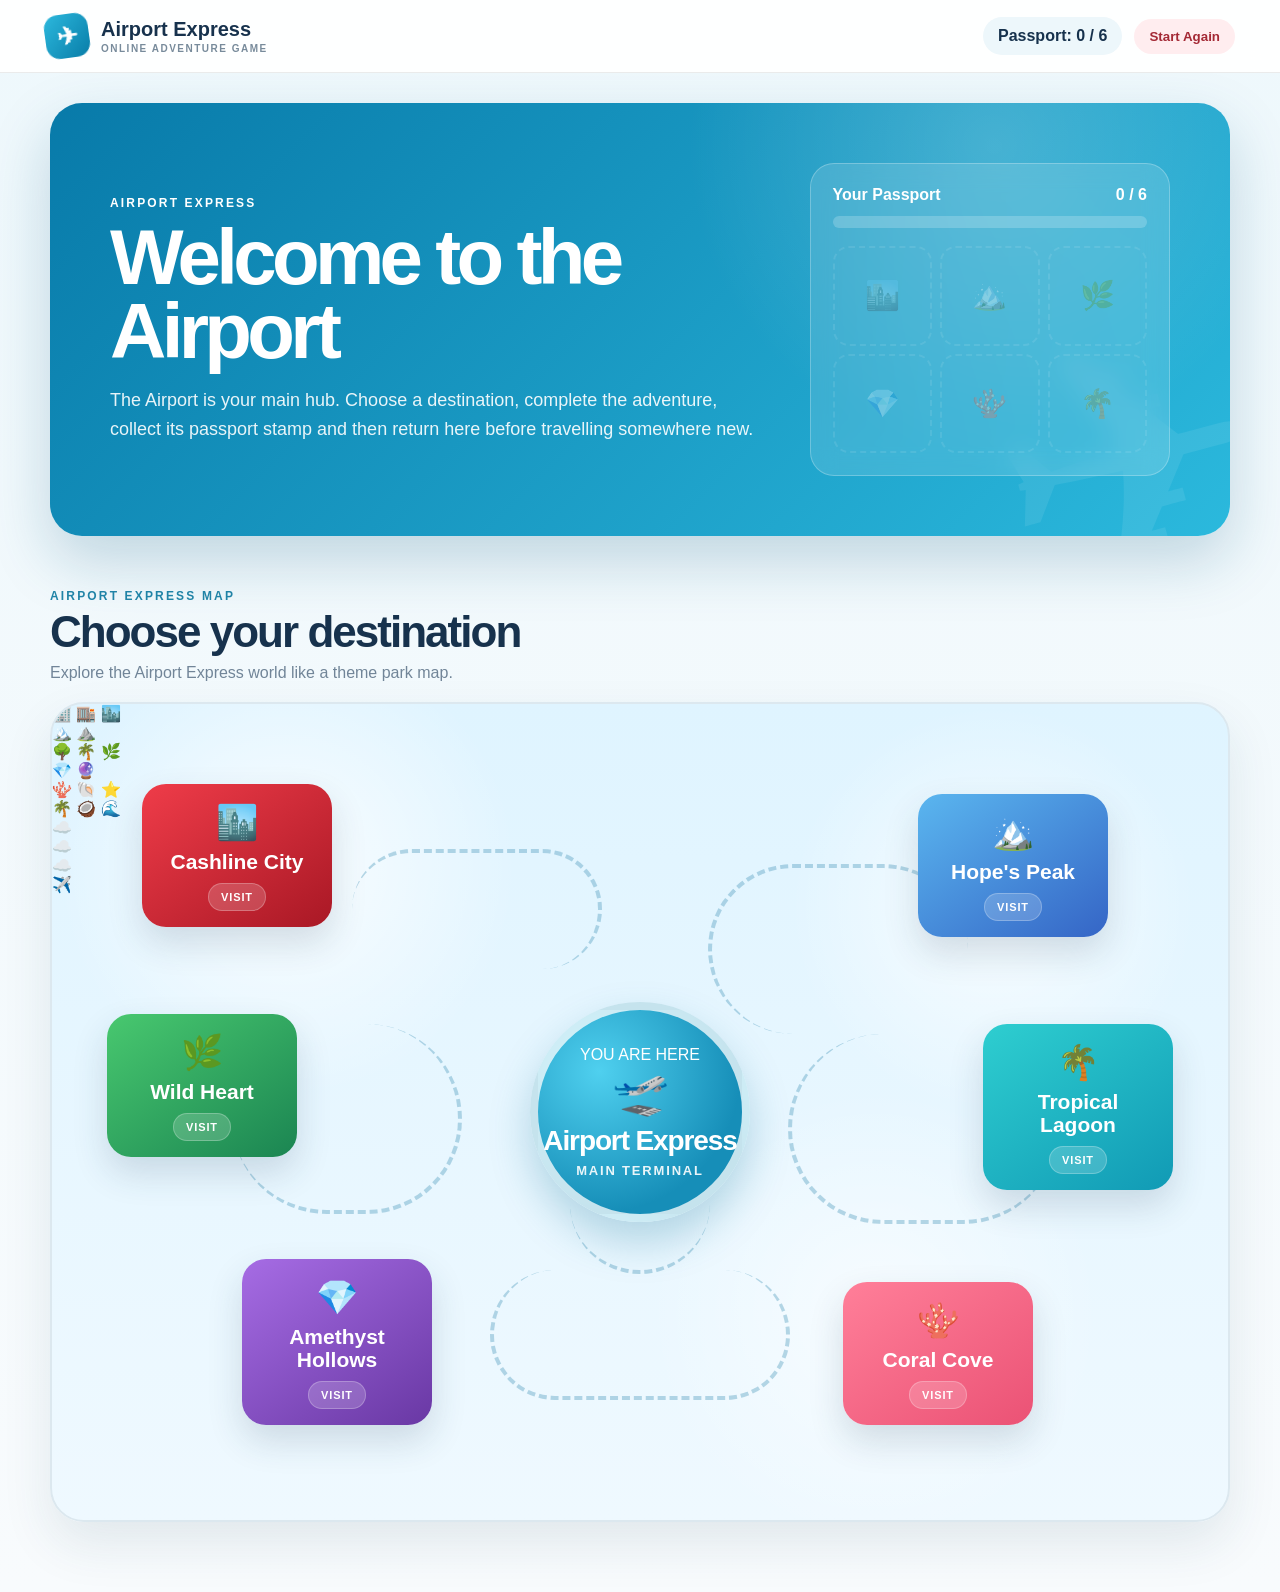
==== commit 44bb7e4d: "Add map scenery and airport hub elements" ====
--- a/index.html
+++ b/index.html
@@ -181,6 +181,77 @@
 
   <div class="theme-map">
 
+    <!-- =========================================
+     MAP SCENERY
+========================================== -->
+
+<div class="map-zone city-zone">
+  <span class="zone-decoration">🏢</span>
+  <span class="zone-decoration second">🏬</span>
+  <span class="zone-decoration third">🏙️</span>
+</div>
+
+
+<div class="map-zone mountain-zone">
+  <span class="zone-decoration">🏔️</span>
+  <span class="zone-decoration second">⛰️</span>
+</div>
+
+
+<div class="map-zone rainforest-zone">
+  <span class="zone-decoration">🌳</span>
+  <span class="zone-decoration second">🌴</span>
+  <span class="zone-decoration third">🌿</span>
+</div>
+
+
+<div class="map-zone amethyst-zone">
+  <span class="zone-decoration">💎</span>
+  <span class="zone-decoration second">🔮</span>
+</div>
+
+
+<div class="map-zone coral-zone">
+  <span class="zone-decoration">🪸</span>
+  <span class="zone-decoration second">🐚</span>
+  <span class="zone-decoration third">⭐</span>
+</div>
+
+
+<div class="map-zone lagoon-zone">
+  <span class="zone-decoration">🌴</span>
+  <span class="zone-decoration second">🥥</span>
+  <span class="zone-decoration third">🌊</span>
+</div>
+
+
+<!-- CLOUDS -->
+
+<div class="map-cloud cloud-one">
+  ☁️
+</div>
+
+<div class="map-cloud cloud-two">
+  ☁️
+</div>
+
+<div class="map-cloud cloud-three">
+  ☁️
+</div>
+
+
+<!-- AIRPORT RUNWAY -->
+
+<div class="airport-runway">
+
+  <div class="runway-line"></div>
+
+  <span class="runway-plane">
+    ✈️
+  </span>
+
+</div>
+
 
     <div class="map-path path-1"></div>
     <div class="map-path path-2"></div>
@@ -192,19 +263,29 @@
 
     <!-- AIRPORT HUB -->
 
-    <div class="map-hub">
-
-      <div class="map-hub-icon">✈️</div>
-
-      <div class="map-hub-label">
-        Airport Express
-      </div>
-
-      <div class="map-hub-sub">
-        Main Hub
-      </div>
-
-    </div>
+   <div class="map-hub">
+
+  <div class="you-are-here">
+    YOU ARE HERE
+  </div>
+
+  <div class="map-terminal">
+
+    <div class="map-hub-icon">
+      🛫
+    </div>
+
+    <div class="map-hub-label">
+      Airport Express
+    </div>
+
+    <div class="map-hub-sub">
+      Main Terminal
+    </div>
+
+  </div>
+
+</div>
 
 
     <!-- CASHLINE CITY -->
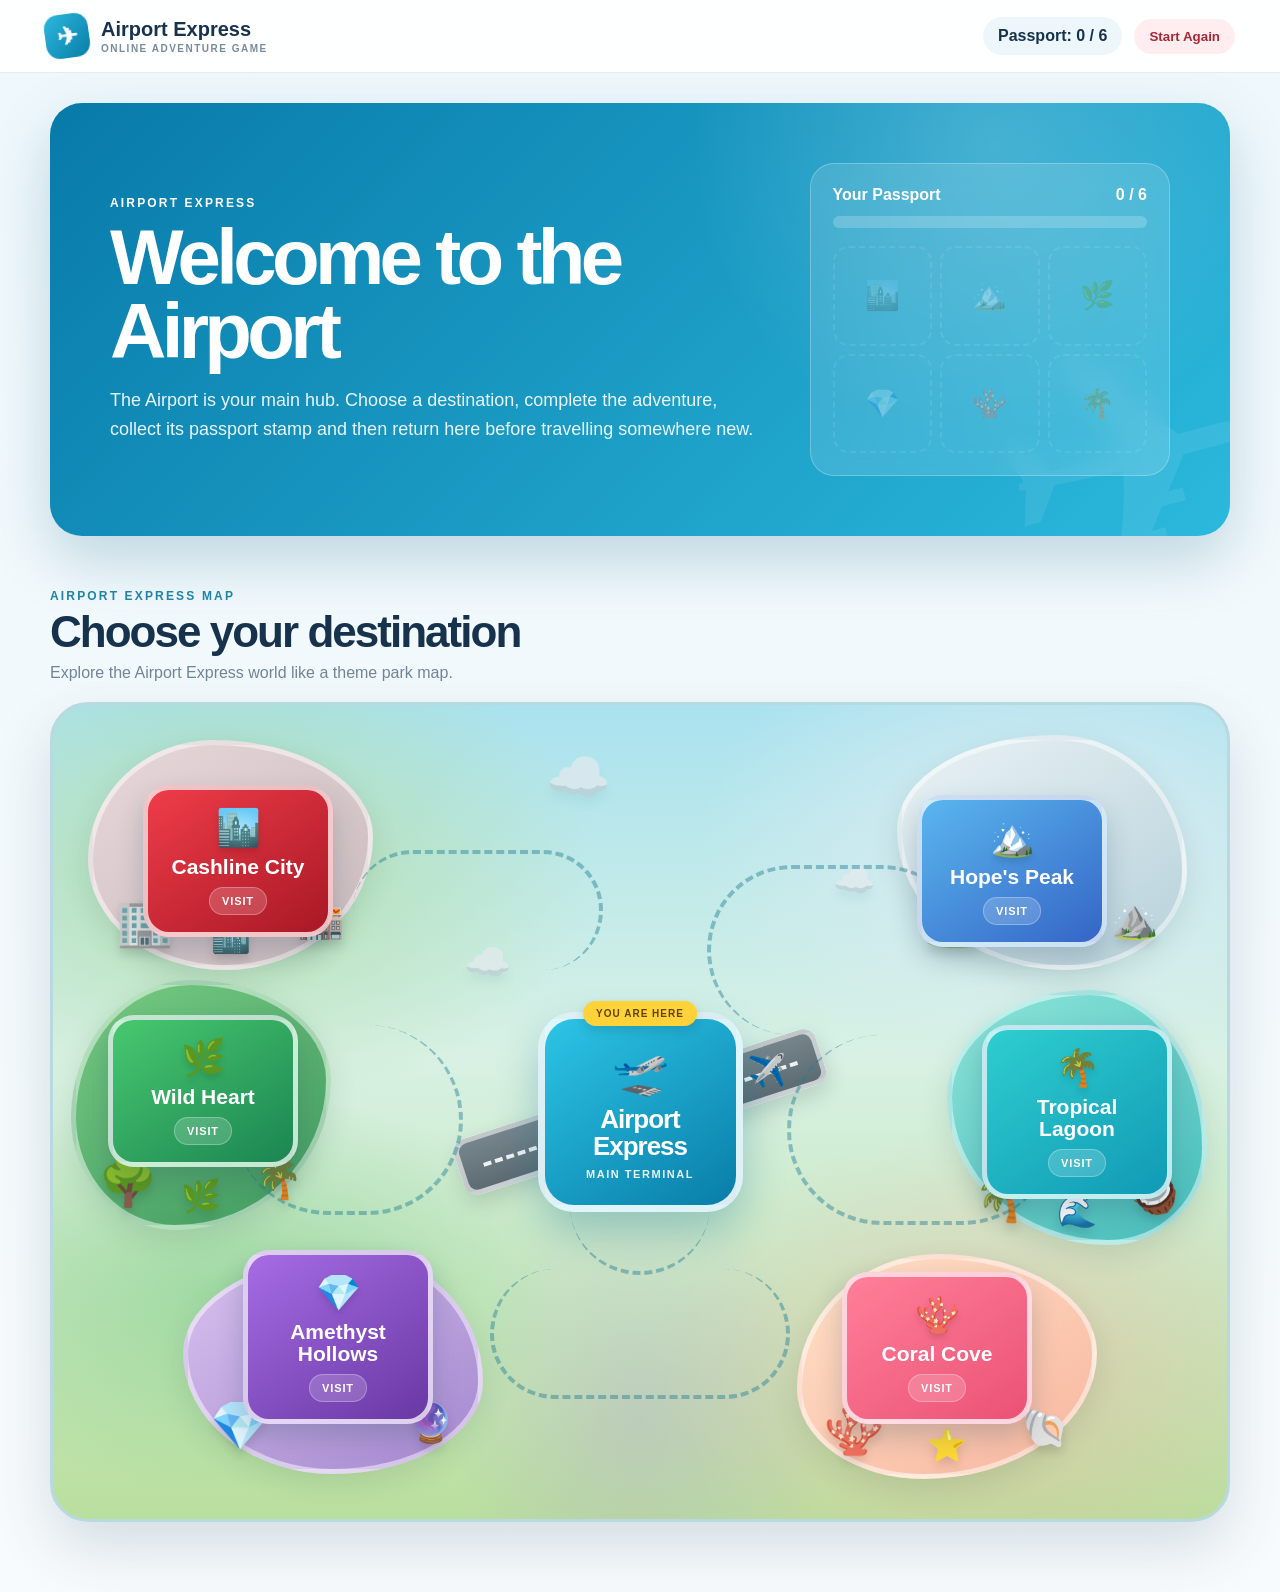
==== commit 45b6d339: "Update stylesheet version in index.html" ====
--- a/index.html
+++ b/index.html
@@ -7,7 +7,7 @@
 
   <title>Airport Express</title>
 
-<link rel="stylesheet" href="styles.css?v=10">
+<link rel="stylesheet" href="styles.css?v=11">
 </head>
 
 <body>
--- a/styles.css
+++ b/styles.css
@@ -25,9 +25,11 @@
       #f8fbfd 100%
     );
 
-  color: #17324d;
-
-  min-height: 100vh;
+  color:
+    #17324d;
+
+  min-height:
+    100vh;
 }
 
 a {
@@ -43,16 +45,26 @@
 
 .topbar {
 
-  position: sticky;
-  top: 0;
-
-  z-index: 100;
-
-  display: flex;
-  justify-content: space-between;
-  align-items: center;
-
-  gap: 20px;
+  position:
+    sticky;
+
+  top:
+    0;
+
+  z-index:
+    100;
+
+  display:
+    flex;
+
+  justify-content:
+    space-between;
+
+  align-items:
+    center;
+
+  gap:
+    20px;
 
   padding:
     14px
@@ -65,46 +77,68 @@
     blur(12px);
 
   border-bottom:
-    1px solid rgba(0,0,0,.08);
+    1px solid
+    rgba(0,0,0,.08);
+
 }
 
 
 .brand {
 
-  display: flex;
-  align-items: center;
-
-  gap: 12px;
-
-  font-size: 20px;
-
-  font-weight: 900;
+  display:
+    flex;
+
+  align-items:
+    center;
+
+  gap:
+    12px;
+
+  font-size:
+    20px;
+
+  font-weight:
+    900;
+
 }
 
 
 .brand small {
 
-  display: block;
-
-  margin-top: 2px;
-
-  font-size: 10px;
-
-  letter-spacing: .15em;
-
-  color: #788b9b;
+  display:
+    block;
+
+  margin-top:
+    2px;
+
+  font-size:
+    10px;
+
+  letter-spacing:
+    .15em;
+
+  color:
+    #788b9b;
+
 }
 
 
 .brand-plane {
 
-  width: 44px;
-  height: 44px;
-
-  display: grid;
-  place-items: center;
-
-  border-radius: 14px;
+  width:
+    44px;
+
+  height:
+    44px;
+
+  display:
+    grid;
+
+  place-items:
+    center;
+
+  border-radius:
+    14px;
 
   background:
     linear-gradient(
@@ -113,22 +147,29 @@
       #087da8
     );
 
-  color: white;
-
-  font-size: 25px;
+  color:
+    white;
+
+  font-size:
+    25px;
 
   transform:
     rotate(-8deg);
+
 }
 
 
 .top-actions {
 
-  display: flex;
-
-  align-items: center;
-
-  gap: 12px;
+  display:
+    flex;
+
+  align-items:
+    center;
+
+  gap:
+    12px;
+
 }
 
 
@@ -138,24 +179,29 @@
     10px
     15px;
 
-  border-radius: 999px;
+  border-radius:
+    999px;
 
   background:
     #edf7fb;
 
-  font-weight: 800;
+  font-weight:
+    800;
+
 }
 
 
 .reset-button {
 
-  border: none;
+  border:
+    none;
 
   padding:
     10px
     15px;
 
-  border-radius: 999px;
+  border-radius:
+    999px;
 
   background:
     #ffedef;
@@ -163,9 +209,12 @@
   color:
     #a42935;
 
-  font-weight: 800;
-
-  cursor: pointer;
+  font-weight:
+    800;
+
+  cursor:
+    pointer;
+
 }
 
 
@@ -184,6 +233,7 @@
 
   margin:
     30px auto 70px;
+
 }
 
 
@@ -194,21 +244,27 @@
 
 .airport-hero {
 
-  position: relative;
-
-  overflow: hidden;
-
-  display: grid;
+  position:
+    relative;
+
+  overflow:
+    hidden;
+
+  display:
+    grid;
 
   grid-template-columns:
     1.3fr
     .7fr;
 
-  gap: 30px;
-
-  align-items: center;
-
-  min-height: 340px;
+  gap:
+    30px;
+
+  align-items:
+    center;
+
+  min-height:
+    340px;
 
   padding:
     clamp(
@@ -240,6 +296,7 @@
   box-shadow:
     0 25px 60px
     rgba(12,92,127,.22);
+
 }
 
 
@@ -265,6 +322,7 @@
 
   transform:
     rotate(-15deg);
+
 }
 
 
@@ -275,6 +333,7 @@
 
   z-index:
     2;
+
 }
 
 
@@ -291,6 +350,7 @@
 
   margin-bottom:
     10px;
+
 }
 
 
@@ -298,6 +358,7 @@
 
   color:
     #2185a8;
+
 }
 
 
@@ -318,6 +379,7 @@
 
   letter-spacing:
     -.06em;
+
 }
 
 
@@ -337,6 +399,7 @@
 
   color:
     rgba(255,255,255,.9);
+
 }
 
 
@@ -368,6 +431,7 @@
 
   backdrop-filter:
     blur(12px);
+
 }
 
 
@@ -384,6 +448,7 @@
 
   font-weight:
     800;
+
 }
 
 
@@ -403,6 +468,7 @@
 
   background:
     rgba(255,255,255,.2);
+
 }
 
 
@@ -426,6 +492,7 @@
 
   transition:
     width .4s ease;
+
 }
 
 
@@ -442,6 +509,7 @@
 
   margin-top:
     18px;
+
 }
 
 
@@ -468,6 +536,7 @@
 
   opacity:
     .3;
+
 }
 
 
@@ -481,25 +550,20 @@
 
   background:
     rgba(255,255,255,.15);
+
 }
 
 
 
 /* ================================================
-   DESTINATIONS
+   SECTION HEADINGS
 ================================================ */
-
-.destination-section {
-
-  margin-top:
-    50px;
-}
-
 
 .section-heading {
 
   margin-bottom:
     20px;
+
 }
 
 
@@ -517,6 +581,7 @@
 
   letter-spacing:
     -.045em;
+
 }
 
 
@@ -527,6 +592,20 @@
 
   color:
     #718598;
+
+}
+
+
+
+/* ================================================
+   LEGACY DESTINATION GRID
+================================================ */
+
+.destination-section {
+
+  margin-top:
+    50px;
+
 }
 
 
@@ -540,6 +619,7 @@
 
   gap:
     18px;
+
 }
 
 
@@ -570,6 +650,7 @@
   transition:
     transform .25s ease,
     box-shadow .25s ease;
+
 }
 
 
@@ -581,6 +662,7 @@
   box-shadow:
     0 25px 45px
     rgba(29,66,91,.2);
+
 }
 
 
@@ -609,6 +691,7 @@
 
   background:
     rgba(255,255,255,.11);
+
 }
 
 
@@ -625,6 +708,7 @@
 
   font-size:
     40px;
+
 }
 
 
@@ -640,8 +724,7 @@
     20px;
 
   padding:
-    8px
-    11px;
+    8px 11px;
 
   border:
     1px solid
@@ -658,6 +741,7 @@
 
   font-weight:
     900;
+
 }
 
 
@@ -671,6 +755,7 @@
 
   margin-top:
     95px;
+
 }
 
 
@@ -684,6 +769,7 @@
 
   letter-spacing:
     -.04em;
+
 }
 
 
@@ -700,6 +786,7 @@
 
   line-height:
     1.45;
+
 }
 
 
@@ -719,6 +806,7 @@
 
   letter-spacing:
     .08em;
+
 }
 
 
@@ -727,9 +815,10 @@
   background:
     linear-gradient(
       145deg,
-      #895be0,
-      #5135aa
-    );
+      #ef3c49,
+      #a91825
+    );
+
 }
 
 
@@ -741,6 +830,7 @@
       #48aee1,
       #3257b6
     );
+
 }
 
 
@@ -752,6 +842,7 @@
       #43bf73,
       #16714c
     );
+
 }
 
 
@@ -763,6 +854,7 @@
       #a061df,
       #58348c
     );
+
 }
 
 
@@ -774,6 +866,7 @@
       #ff8791,
       #d94368
     );
+
 }
 
 
@@ -785,12 +878,13 @@
       #2bc8c3,
       #0989a7
     );
+
 }
 
 
 
 /* ================================================
-   PASSPORT
+   PASSPORT SECTION
 ================================================ */
 
 .passport-section {
@@ -814,6 +908,7 @@
   box-shadow:
     0 18px 45px
     rgba(30,66,91,.09);
+
 }
 
 
@@ -824,6 +919,7 @@
 
   font-size:
     36px;
+
 }
 
 
@@ -834,6 +930,7 @@
 
   color:
     #718598;
+
 }
 
 
@@ -847,6 +944,7 @@
 
   gap:
     12px;
+
 }
 
 
@@ -888,6 +986,7 @@
 
   background:
     #fbfdfe;
+
 }
 
 
@@ -901,6 +1000,7 @@
 
   opacity:
     .3;
+
 }
 
 
@@ -908,6 +1008,7 @@
 
   font-size:
     12px;
+
 }
 
 
@@ -921,6 +1022,7 @@
 
   background:
     #f1faf6;
+
 }
 
 
@@ -931,6 +1033,7 @@
 
   opacity:
     1;
+
 }
 
 
@@ -956,18 +1059,20 @@
 
   font-weight:
     700;
+
 }
 
 
 
 /* ================================================
-   ISLAND PAGE
+   LEGACY ISLAND PAGE
 ================================================ */
 
 .island-page {
 
   background:
     #eff7fb;
+
 }
 
 
@@ -990,6 +1095,7 @@
 
   border-radius:
     0 0 36px 36px;
+
 }
 
 
@@ -1003,6 +1109,7 @@
 
   margin:
     auto;
+
 }
 
 
@@ -1019,6 +1126,7 @@
 
   font-weight:
     800;
+
 }
 
 
@@ -1039,6 +1147,7 @@
 
   letter-spacing:
     -.06em;
+
 }
 
 
@@ -1058,6 +1167,7 @@
 
   line-height:
     1.6;
+
 }
 
 
@@ -1071,6 +1181,7 @@
 
   margin:
     30px auto 70px;
+
 }
 
 
@@ -1085,6 +1196,7 @@
 
   gap:
     20px;
+
 }
 
 
@@ -1106,6 +1218,7 @@
   box-shadow:
     0 15px 35px
     rgba(26,65,90,.09);
+
 }
 
 
@@ -1116,6 +1229,7 @@
 
   font-size:
     30px;
+
 }
 
 
@@ -1129,6 +1243,7 @@
 
   line-height:
     1.6;
+
 }
 
 
@@ -1142,6 +1257,7 @@
 
   margin-top:
     22px;
+
 }
 
 
@@ -1168,6 +1284,7 @@
 
   background:
     #fbfdfe;
+
 }
 
 
@@ -1199,6 +1316,7 @@
 
   font-weight:
     900;
+
 }
 
 
@@ -1206,6 +1324,7 @@
 
   flex:
     1;
+
 }
 
 
@@ -1216,6 +1335,7 @@
 
   margin-bottom:
     4px;
+
 }
 
 
@@ -1226,6 +1346,7 @@
 
   font-size:
     14px;
+
 }
 
 
@@ -1238,8 +1359,7 @@
     12px;
 
   padding:
-    10px
-    13px;
+    10px 13px;
 
   background:
     #edf3f6;
@@ -1252,6 +1372,7 @@
 
   cursor:
     pointer;
+
 }
 
 
@@ -1262,6 +1383,7 @@
 
   border-color:
     #bfe4cd;
+
 }
 
 
@@ -1272,6 +1394,7 @@
 
   color:
     #1b7842;
+
 }
 
 
@@ -1285,6 +1408,7 @@
 
   margin:
     10px 0;
+
 }
 
 
@@ -1295,6 +1419,7 @@
 
   font-size:
     22px;
+
 }
 
 
@@ -1308,6 +1433,7 @@
 
   line-height:
     1.5;
+
 }
 
 
@@ -1340,6 +1466,7 @@
 
   cursor:
     pointer;
+
 }
 
 
@@ -1350,6 +1477,7 @@
 
   cursor:
     not-allowed;
+
 }
 
 
@@ -1375,6 +1503,7 @@
 
   line-height:
     1.5;
+
 }
 
 
@@ -1385,6 +1514,7 @@
 
   color:
     #207340;
+
 }
 
 
@@ -1413,21 +1543,22 @@
 
   font-weight:
     900;
+
 }
 
 
 
 /* ================================================
-   RESPONSIVE
+   GENERAL RESPONSIVE
 ================================================ */
 
-@media
-(max-width: 900px) {
+@media (max-width: 900px) {
 
   .airport-hero {
 
     grid-template-columns:
       1fr;
+
   }
 
 
@@ -1435,6 +1566,7 @@
 
     grid-template-columns:
       repeat(2,1fr);
+
   }
 
 
@@ -1442,6 +1574,7 @@
 
     grid-template-columns:
       repeat(3,1fr);
+
   }
 
 
@@ -1449,18 +1582,19 @@
 
     grid-template-columns:
       1fr;
+
   }
 
 }
 
 
-@media
-(max-width: 600px) {
+@media (max-width: 600px) {
 
   .topbar {
 
     align-items:
       flex-start;
+
   }
 
 
@@ -1468,6 +1602,7 @@
 
     display:
       none;
+
   }
 
 
@@ -1475,6 +1610,7 @@
 
     grid-template-columns:
       1fr;
+
   }
 
 
@@ -1482,6 +1618,7 @@
 
     grid-template-columns:
       repeat(2,1fr);
+
   }
 
 
@@ -1489,9 +1626,12 @@
 
     font-size:
       44px;
+
   }
 
 }
+
+
 
 /* =========================================================
    AIRPORT EXPRESS
@@ -1574,8 +1714,9 @@
 }
 
 
+
 /* =========================================================
-   MAIN GAME LAYOUT
+   BOARD GAME LAYOUT
 ========================================================= */
 
 .board-game-layout {
@@ -1584,7 +1725,7 @@
     grid;
 
   grid-template-columns:
-    minmax(0, 1fr)
+    minmax(0,1fr)
     300px;
 
   gap:
@@ -1594,6 +1735,7 @@
     start;
 
 }
+
 
 
 /* =========================================================
@@ -1602,6 +1744,9 @@
 
 .island-board {
 
+  position:
+    relative;
+
   display:
     grid;
 
@@ -1634,10 +1779,8 @@
     0 18px 45px
     rgba(25,66,91,.12);
 
-  position:
-    relative;
-
-}
+}
+
 
 
 /* =========================================================
@@ -1742,6 +1885,7 @@
 }
 
 
+
 /* =========================================================
    SPACE TYPES
 ========================================================= */
@@ -1798,6 +1942,7 @@
 }
 
 
+
 /* =========================================================
    CURRENT POSITION
 ========================================================= */
@@ -1812,6 +1957,7 @@
     -3px;
 
 }
+
 
 
 /* =========================================================
@@ -1928,6 +2074,7 @@
 }
 
 
+
 /* =========================================================
    PLAYER MARKER
 ========================================================= */
@@ -1975,6 +2122,7 @@
     .25s ease;
 
 }
+
 
 
 /* =========================================================
@@ -2158,12 +2306,12 @@
 }
 
 
+
 /* =========================================================
-   RESPONSIVE
+   BOARD RESPONSIVE
 ========================================================= */
 
-@media
-(max-width: 900px) {
+@media (max-width: 900px) {
 
   .board-game-layout {
 
@@ -2183,8 +2331,7 @@
 }
 
 
-@media
-(max-width: 600px) {
+@media (max-width: 600px) {
 
   .island-board {
 
@@ -2230,279 +2377,268 @@
   }
 
 }
+
+
+
 /* =========================================================
    CASHLINE CITY
    RED THEME
 ========================================================= */
 
-.cashline-theme {
-
-  --cash-red:
-    #d92735;
-
-  --cash-red-dark:
-    #981923;
-
-  --cash-red-deep:
-    #69131a;
-
-  --cash-red-light:
-    #fff0f1;
-
-  --cash-gold:
-    #ffd05a;
-
-}
-
-
-/* =========================================================
-   PAGE
-========================================================= */
-
-.cashline-theme {
+body.cashline-theme {
 
   background:
 
     radial-gradient(
-      circle at 15% 0%,
-      rgba(217,39,53,.10),
+      circle at 15% 5%,
+      rgba(210,30,45,.18),
       transparent 30%
     ),
 
     linear-gradient(
       180deg,
-      #fff7f7,
-      #f8f3f3
-    );
-
-}
-
-
-/* =========================================================
-   HEADER
-========================================================= */
-
-.cashline-theme
-.board-back {
-
-  color:
-    var(--cash-red);
-
-}
-
-
-.cashline-theme
-.eyebrow.dark {
-
-  color:
-    var(--cash-red);
-
-}
-
-
-.cashline-theme
-.board-header h1 {
-
-  color:
-    var(--cash-red-dark);
-
-}
-
-
-/* =========================================================
-   BOARD
-========================================================= */
-
-.cashline-theme
-.island-board {
+      #fff4f5,
+      #f6e7e9
+    );
+
+}
+
+
+
+/* CASHLINE HEADER */
+
+.cashline-theme .board-back,
+.cashline-theme .eyebrow.dark {
+
+  color:
+    #d22332;
+
+}
+
+
+.cashline-theme .board-header h1 {
+
+  color:
+    #991722;
+
+}
+
+
+.cashline-theme .board-header p {
+
+  color:
+    #80565a;
+
+}
+
+
+
+/* CASHLINE BOARD */
+
+.cashline-theme .island-board {
+
+  background:
+    linear-gradient(
+      145deg,
+      #8c121c,
+      #c32230
+    );
+
+  border:
+    6px solid
+    #751018;
+
+  box-shadow:
+    0 24px 55px
+    rgba(120,15,25,.28);
+
+}
+
+
+
+/* CASHLINE STANDARD SQUARES */
+
+.cashline-theme .board-space {
+
+  background:
+    #fff0f1;
+
+  color:
+    #73151d;
+
+  border:
+    2px solid
+    rgba(125,20,30,.22);
+
+}
+
+
+.cashline-theme .board-space:nth-child(odd) {
+
+  background:
+    #ffdfe2;
+
+}
+
+
+
+/* CASHLINE START */
+
+.cashline-theme .space-start {
+
+  background:
+    linear-gradient(
+      145deg,
+      #ef4855,
+      #bf202c
+    );
+
+  color:
+    white;
+
+}
+
+
+
+/* CASHLINE GOOD */
+
+.cashline-theme .space-good {
+
+  background:
+    linear-gradient(
+      145deg,
+      #ff7780,
+      #dc3542
+    );
+
+  color:
+    white;
+
+}
+
+
+
+/* CASHLINE BAD */
+
+.cashline-theme .space-bad {
+
+  background:
+    linear-gradient(
+      145deg,
+      #92151f,
+      #5e0d14
+    );
+
+  color:
+    white;
+
+}
+
+
+
+/* CASHLINE EVENT */
+
+.cashline-theme .space-event {
+
+  background:
+    #ffadb4;
+
+  color:
+    #681118;
+
+}
+
+
+
+/* CASHLINE TRAVEL */
+
+.cashline-theme .space-travel {
+
+  background:
+    linear-gradient(
+      145deg,
+      #d92937,
+      #9e1721
+    );
+
+  color:
+    white;
+
+}
+
+
+
+/* CASHLINE FINISH */
+
+.cashline-theme .space-finish {
+
+  background:
+    linear-gradient(
+      145deg,
+      #ffdc67,
+      #f2b71f
+    );
+
+  color:
+    #631118;
 
   border:
     3px solid
-    rgba(217,39,53,.18);
-
-  background:
-    #fffafa;
-
-  box-shadow:
-    0 22px 55px
-    rgba(145,24,34,.18);
-
-}
-
-
-/* =========================================================
-   CENTRE
-========================================================= */
-
-.cashline-theme
-.board-centre {
+    #7e1119;
+
+}
+
+
+
+/* CASHLINE CENTRE */
+
+.cashline-theme .board-centre {
 
   background:
 
     radial-gradient(
-      circle at 50% 15%,
-      rgba(255,255,255,.20),
+      circle at top,
+      rgba(255,255,255,.2),
       transparent 35%
     ),
 
     linear-gradient(
       145deg,
-      #ef3d49,
-      #b91e2b 55%,
-      #7f151e
+      #ee3c49,
+      #bd1d29 50%,
+      #731018
     );
 
   border:
-    3px solid
+    4px solid
     rgba(255,255,255,.15);
 
 }
 
 
-/* =========================================================
-   PLAYER POSITION
-========================================================= */
-
-.cashline-theme
-.current-space {
+
+/* CASHLINE CURRENT POSITION */
+
+.cashline-theme .current-space {
 
   outline:
+    5px solid
+    #ffd438;
+
+  outline-offset:
+    -5px;
+
+}
+
+
+
+/* CASHLINE PLAYER */
+
+.cashline-theme .player-marker {
+
+  border:
     4px solid
-    var(--cash-red);
-
-  outline-offset:
-    -4px;
-
-}
-
-
-/* =========================================================
-   STANDARD SPACES
-========================================================= */
-
-.cashline-theme
-.board-space {
-
-  border-color:
-    rgba(126,32,39,.15);
-
-}
-
-
-/* START */
-
-.cashline-theme
-.space-start {
-
-  background:
-    #ffe5e7;
-
-  border-color:
-    #e3646e;
-
-}
-
-
-/* GOOD */
-
-.cashline-theme
-.space-good {
-
-  background:
-    #fff4d7;
-
-  border-color:
-    #edc04e;
-
-}
-
-
-/* BAD */
-
-.cashline-theme
-.space-bad {
-
-  background:
-    #ffd9dc;
-
-  border-color:
-    #e35b66;
-
-}
-
-
-/* EVENT */
-
-.cashline-theme
-.space-event {
-
-  background:
-    #fff0f1;
-
-  border-color:
-    #e59298;
-
-}
-
-
-/* TRAVEL */
-
-.cashline-theme
-.space-travel {
-
-  background:
-    #ffe7e9;
-
-  border-color:
-    #ca4550;
-
-}
-
-
-/* NORMAL */
-
-.cashline-theme
-.space-normal {
-
-  background:
-    #fffafa;
-
-}
-
-
-/* FINISH */
-
-.cashline-theme
-.space-finish {
-
-  background:
-
-    linear-gradient(
-      145deg,
-      #ffd866,
-      #ffbf36
-    );
-
-  border:
-    3px solid
-    #a51d28;
-
-  color:
-    #6e151c;
-
-}
-
-
-/* =========================================================
-   PLAYER MARKER
-========================================================= */
-
-.cashline-theme
-.player-marker {
-
-  border:
-    3px solid
-    var(--cash-red);
+    #c4202d;
 
   background:
     white;
@@ -2514,16 +2650,21 @@
 }
 
 
-/* =========================================================
-   DICE PANEL
-========================================================= */
-
-.cashline-theme
-.dice-panel {
+
+/* CASHLINE DICE PANEL */
+
+.cashline-theme .dice-panel {
 
   border:
-    2px solid
-    rgba(217,39,53,.14);
+    3px solid
+    rgba(190,30,42,.18);
+
+  background:
+    linear-gradient(
+      180deg,
+      #ffffff,
+      #fff2f3
+    );
 
   box-shadow:
     0 18px 45px
@@ -2532,52 +2673,48 @@
 }
 
 
-.cashline-theme
-.dice-panel h2 {
-
-  color:
-    var(--cash-red-dark);
-
-}
-
-
-.cashline-theme
-.dice-face {
-
-  color:
-    var(--cash-red-dark);
-
-}
-
-
-/* =========================================================
-   ROLL BUTTON
-========================================================= */
-
-.cashline-theme
-.roll-dice {
-
-  background:
-
+.cashline-theme .dice-panel h2 {
+
+  color:
+    #911621;
+
+}
+
+
+.cashline-theme .dice-face {
+
+  color:
+    #b51b27;
+
+}
+
+
+
+/* CASHLINE ROLL BUTTON */
+
+.cashline-theme .roll-dice {
+
+  background:
     linear-gradient(
       135deg,
-      #ef3f4b,
-      #c7212d 60%,
-      #981923
-    );
+      #ef3c49,
+      #c7202d 55%,
+      #8c141e
+    );
+
+  color:
+    white;
 
   box-shadow:
-    0 10px 24px
-    rgba(184,30,42,.28);
-
-}
-
-
-.cashline-theme
-.roll-dice:hover {
-
-  background:
-
+    0 10px 22px
+    rgba(170,25,36,.3);
+
+}
+
+
+.cashline-theme .roll-dice:hover {
+
+  background:
     linear-gradient(
       135deg,
       #fa4b57,
@@ -2588,12 +2725,10 @@
 }
 
 
-/* =========================================================
-   POSITION
-========================================================= */
-
-.cashline-theme
-.position-text {
+
+/* CASHLINE POSITION */
+
+.cashline-theme .position-text {
 
   color:
     #9b555a;
@@ -2601,35 +2736,30 @@
 }
 
 
-/* =========================================================
-   MESSAGE
-========================================================= */
-
-.cashline-theme
-.board-message {
-
-  background:
-    #fff0f1;
-
-  color:
-    #76252c;
+
+/* CASHLINE MESSAGE */
+
+.cashline-theme .board-message {
+
+  background:
+    #ffe5e7;
+
+  color:
+    #72151e;
 
   border:
     1px solid
-    rgba(217,39,53,.14);
-
-}
-
-
-/* =========================================================
-   RETURN TO AIRPORT
-========================================================= */
-
-.cashline-theme
-.board-return {
-
-  background:
-
+    rgba(190,30,42,.18);
+
+}
+
+
+
+/* CASHLINE RETURN */
+
+.cashline-theme .board-return {
+
+  background:
     linear-gradient(
       135deg,
       #ffd75e,
@@ -2644,269 +2774,10 @@
     rgba(191,135,20,.22);
 
 }
+
+
+
 /* =========================================================
-   CASHLINE CITY - RED THEME
-========================================================= */
-
-body.cashline-theme {
-  background:
-    radial-gradient(
-      circle at 15% 5%,
-      rgba(210,30,45,.18),
-      transparent 30%
-    ),
-    linear-gradient(
-      180deg,
-      #fff4f5,
-      #f6e7e9
-    );
-}
-
-
-/* HEADER */
-
-.cashline-theme .board-back,
-.cashline-theme .eyebrow.dark {
-  color: #d22332;
-}
-
-.cashline-theme .board-header h1 {
-  color: #991722;
-}
-
-.cashline-theme .board-header p {
-  color: #80565a;
-}
-
-
-/* MAIN BOARD */
-
-.cashline-theme .island-board {
-  background:
-    linear-gradient(
-      145deg,
-      #8c121c,
-      #c32230
-    );
-
-  border:
-    6px solid #751018;
-
-  box-shadow:
-    0 24px 55px
-    rgba(120,15,25,.28);
-}
-
-
-/* NORMAL BOARD SQUARES */
-
-.cashline-theme .board-space {
-  background: #fff0f1;
-  color: #73151d;
-
-  border:
-    2px solid
-    rgba(125,20,30,.22);
-}
-
-
-/* ALTERNATING RED/PINK */
-
-.cashline-theme .board-space:nth-child(odd) {
-  background: #ffdfe2;
-}
-
-
-/* START */
-
-.cashline-theme .space-start {
-  background:
-    linear-gradient(
-      145deg,
-      #ef4855,
-      #bf202c
-    );
-
-  color: white;
-}
-
-
-/* GOOD SPACES */
-
-.cashline-theme .space-good {
-  background:
-    linear-gradient(
-      145deg,
-      #ff7780,
-      #dc3542
-    );
-
-  color: white;
-}
-
-
-/* BAD SPACES */
-
-.cashline-theme .space-bad {
-  background:
-    linear-gradient(
-      145deg,
-      #92151f,
-      #5e0d14
-    );
-
-  color: white;
-}
-
-
-/* EVENT SPACES */
-
-.cashline-theme .space-event {
-  background:
-    #ffadb4;
-
-  color:
-    #681118;
-}
-
-
-/* TRAVEL */
-
-.cashline-theme .space-travel {
-  background:
-    linear-gradient(
-      145deg,
-      #d92937,
-      #9e1721
-    );
-
-  color: white;
-}
-
-
-/* FINISH / PASSPORT */
-
-.cashline-theme .space-finish {
-  background:
-    linear-gradient(
-      145deg,
-      #ffdc67,
-      #f2b71f
-    );
-
-  color:
-    #631118;
-
-  border:
-    3px solid #7e1119;
-}
-
-
-/* CENTRE */
-
-.cashline-theme .board-centre {
-  background:
-    radial-gradient(
-      circle at top,
-      rgba(255,255,255,.2),
-      transparent 35%
-    ),
-    linear-gradient(
-      145deg,
-      #ee3c49,
-      #bd1d29 50%,
-      #731018
-    );
-
-  border:
-    4px solid
-    rgba(255,255,255,.15);
-}
-
-
-/* PLAYER CURRENT SQUARE */
-
-.cashline-theme .current-space {
-  outline:
-    5px solid #ffd438;
-
-  outline-offset:
-    -5px;
-}
-
-
-/* PLAYER MARKER */
-
-.cashline-theme .player-marker {
-  border:
-    4px solid #c4202d;
-
-  background:
-    white;
-}
-
-
-/* DICE BOX */
-
-.cashline-theme .dice-panel {
-  border:
-    3px solid
-    rgba(190,30,42,.18);
-
-  background:
-    linear-gradient(
-      180deg,
-      #ffffff,
-      #fff2f3
-    );
-}
-
-.cashline-theme .dice-panel h2 {
-  color:
-    #911621;
-}
-
-.cashline-theme .dice-face {
-  color:
-    #b51b27;
-}
-
-
-/* ROLL DICE BUTTON */
-
-.cashline-theme .roll-dice {
-  background:
-    linear-gradient(
-      135deg,
-      #ef3c49,
-      #c7202d 55%,
-      #8c141e
-    );
-
-  color:
-    white;
-
-  box-shadow:
-    0 10px 22px
-    rgba(170,25,36,.3);
-}
-
-
-/* MESSAGE */
-
-.cashline-theme .board-message {
-  background:
-    #ffe5e7;
-
-  color:
-    #72151e;
-
-  border:
-    1px solid
-    rgba(190,30,42,.18);
-}
-/* =========================================================
-   AIRPORT EXPRESS
    PLAYER MONEY + PROPERTIES
 ========================================================= */
 
@@ -3001,15 +2872,15 @@
 }
 
 
+
 /* =========================================================
-   CASHLINE CITY PROPERTY SPACES
+   CASHLINE PROPERTIES
 ========================================================= */
 
 .cashline-theme
 .board-space.space-property {
 
   background:
-
     linear-gradient(
       145deg,
       #fff3c9,
@@ -3026,8 +2897,7 @@
 }
 
 
-.cashline-theme
-.player-wallet {
+.cashline-theme .player-wallet {
 
   background:
     #ffe8ea;
@@ -3040,200 +2910,1046 @@
     rgba(190,30,42,.15);
 
 }
+
+
+
 /* =========================================================
-   THEME PARK STYLE HUB MAP
+   THEME PARK STYLE AIRPORT MAP
 ========================================================= */
 
 .hub-map-section {
-  margin-top: 50px;
-}
+
+  margin-top:
+    50px;
+
+}
+
 
 .map-heading {
-  margin-bottom: 20px;
-}
+
+  margin-bottom:
+    20px;
+
+}
+
+
+
+/* =========================================================
+   MAIN MAP LANDSCAPE
+========================================================= */
 
 .theme-map {
-  position: relative;
-  min-height: 820px;
-  overflow: hidden;
-  border: 2px solid #dce8ef;
-  border-radius: 34px;
-  background:
-    radial-gradient(circle at 20% 20%, rgba(255,255,255,.8), transparent 20%),
-    radial-gradient(circle at 80% 25%, rgba(255,255,255,.7), transparent 18%),
-    radial-gradient(circle at 70% 75%, rgba(255,255,255,.6), transparent 22%),
-    linear-gradient(180deg, #dff4ff 0%, #eff9ff 100%);
+
+  position:
+    relative;
+
+  min-height:
+    820px;
+
+  overflow:
+    hidden;
+
+  isolation:
+    isolate;
+
+  border:
+    3px solid
+    #b8d9df;
+
+  border-radius:
+    38px;
+
+  background:
+
+    radial-gradient(
+      ellipse at 15% 20%,
+      rgba(178,221,160,.8),
+      transparent 26%
+    ),
+
+    radial-gradient(
+      ellipse at 85% 17%,
+      rgba(223,236,244,.9),
+      transparent 25%
+    ),
+
+    radial-gradient(
+      ellipse at 15% 72%,
+      rgba(125,205,137,.55),
+      transparent 24%
+    ),
+
+    radial-gradient(
+      ellipse at 50% 88%,
+      rgba(181,145,218,.28),
+      transparent 23%
+    ),
+
+    radial-gradient(
+      ellipse at 80% 82%,
+      rgba(255,170,158,.4),
+      transparent 26%
+    ),
+
+    linear-gradient(
+      180deg,
+      #a9e2ef 0%,
+      #d8f1e4 43%,
+      #b9df9e 100%
+    );
+
   box-shadow:
-    0 22px 50px rgba(30,66,91,.10);
-}
-
-
-/* MAP PATHS */
+    0 25px 60px
+    rgba(30,66,91,.16);
+
+}
+
+
+
+/* =========================================================
+   MAP TERRAIN ZONES
+========================================================= */
+
+.map-zone {
+
+  position:
+    absolute;
+
+  z-index:
+    1;
+
+  pointer-events:
+    none;
+
+  border:
+    5px solid
+    rgba(255,255,255,.48);
+
+  box-shadow:
+    0 10px 28px
+    rgba(37,76,61,.12);
+
+}
+
+
+
+/* CASHLINE CITY TERRAIN */
+
+.city-zone {
+
+  width:
+    285px;
+
+  height:
+    230px;
+
+  top:
+    35px;
+
+  left:
+    35px;
+
+  border-radius:
+    44% 56% 52% 48% /
+    52% 42% 58% 48%;
+
+  background:
+    linear-gradient(
+      145deg,
+      #e7d7d9,
+      #c8b9bc
+    );
+
+}
+
+
+
+/* HOPE'S PEAK TERRAIN */
+
+.mountain-zone {
+
+  width:
+    290px;
+
+  height:
+    235px;
+
+  top:
+    30px;
+
+  right:
+    40px;
+
+  border-radius:
+    55% 45% 42% 58% /
+    40% 58% 42% 60%;
+
+  background:
+    linear-gradient(
+      145deg,
+      #e9f2f5,
+      #b7d1da
+    );
+
+}
+
+
+
+/* WILD HEART TERRAIN */
+
+.rainforest-zone {
+
+  width:
+    260px;
+
+  height:
+    250px;
+
+  top:
+    275px;
+
+  left:
+    18px;
+
+  border-radius:
+    46% 54% 60% 40% /
+    55% 40% 60% 45%;
+
+  background:
+    linear-gradient(
+      145deg,
+      #77cb82,
+      #3f9960
+    );
+
+}
+
+
+
+/* AMETHYST TERRAIN */
+
+.amethyst-zone {
+
+  width:
+    300px;
+
+  height:
+    220px;
+
+  bottom:
+    45px;
+
+  left:
+    130px;
+
+  border-radius:
+    58% 42% 50% 50% /
+    45% 58% 42% 55%;
+
+  background:
+    linear-gradient(
+      145deg,
+      #d7c1ee,
+      #a487cf
+    );
+
+}
+
+
+
+/* CORAL COVE TERRAIN */
+
+.coral-zone {
+
+  width:
+    300px;
+
+  height:
+    225px;
+
+  bottom:
+    40px;
+
+  right:
+    130px;
+
+  border-radius:
+    47% 53% 58% 42% /
+    60% 44% 56% 40%;
+
+  background:
+    linear-gradient(
+      145deg,
+      #ffe0c7,
+      #f8b69f
+    );
+
+}
+
+
+
+/* TROPICAL LAGOON TERRAIN */
+
+.lagoon-zone {
+
+  width:
+    260px;
+
+  height:
+    255px;
+
+  top:
+    285px;
+
+  right:
+    20px;
+
+  border-radius:
+    55% 45% 38% 62% /
+    42% 62% 38% 58%;
+
+  background:
+    linear-gradient(
+      145deg,
+      #8be4d9,
+      #47bdbb
+    );
+
+}
+
+
+
+/* =========================================================
+   MAP TERRAIN DECORATIONS
+========================================================= */
+
+.zone-decoration {
+
+  position:
+    absolute;
+
+  left:
+    22px;
+
+  bottom:
+    15px;
+
+  font-size:
+    48px;
+
+  filter:
+    drop-shadow(
+      0 6px 5px
+      rgba(0,0,0,.12)
+    );
+
+}
+
+
+.zone-decoration.second {
+
+  left:
+    auto;
+
+  right:
+    24px;
+
+  bottom:
+    24px;
+
+  font-size:
+    38px;
+
+}
+
+
+.zone-decoration.third {
+
+  left:
+    50%;
+
+  bottom:
+    10px;
+
+  transform:
+    translateX(-50%);
+
+  font-size:
+    32px;
+
+}
+
+
+
+/* =========================================================
+   MAP CLOUDS
+========================================================= */
+
+.map-cloud {
+
+  position:
+    absolute;
+
+  z-index:
+    1;
+
+  pointer-events:
+    none;
+
+  font-size:
+    52px;
+
+  opacity:
+    .72;
+
+  filter:
+    drop-shadow(
+      0 8px 5px
+      rgba(60,120,140,.10)
+    );
+
+}
+
+
+.cloud-one {
+
+  top:
+    42px;
+
+  left:
+    42%;
+
+}
+
+
+.cloud-two {
+
+  top:
+    235px;
+
+  left:
+    35%;
+
+  font-size:
+    38px;
+
+}
+
+
+.cloud-three {
+
+  top:
+    155px;
+
+  right:
+    30%;
+
+  font-size:
+    34px;
+
+}
+
+
+
+/* =========================================================
+   AIRPORT RUNWAY
+========================================================= */
+
+.airport-runway {
+
+  position:
+    absolute;
+
+  z-index:
+    2;
+
+  top:
+    50%;
+
+  left:
+    50%;
+
+  width:
+    380px;
+
+  height:
+    58px;
+
+  transform:
+    translate(-50%,-50%)
+    rotate(-18deg);
+
+  border:
+    5px solid
+    rgba(255,255,255,.62);
+
+  border-radius:
+    14px;
+
+  background:
+    linear-gradient(
+      180deg,
+      #76858c,
+      #5d6b72
+    );
+
+  box-shadow:
+    0 9px 20px
+    rgba(43,69,73,.18);
+
+  pointer-events:
+    none;
+
+}
+
+
+.runway-line {
+
+  position:
+    absolute;
+
+  top:
+    50%;
+
+  left:
+    20px;
+
+  right:
+    20px;
+
+  border-top:
+    4px dashed
+    rgba(255,255,255,.9);
+
+}
+
+
+.runway-plane {
+
+  position:
+    absolute;
+
+  right:
+    32px;
+
+  top:
+    50%;
+
+  transform:
+    translateY(-50%)
+    rotate(16deg);
+
+  font-size:
+    31px;
+
+}
+
+
+
+/* =========================================================
+   MAP ROUTES
+========================================================= */
 
 .map-path {
-  position: absolute;
-  border: 4px dashed rgba(61,144,180,.35);
-  border-radius: 999px;
-  pointer-events: none;
-}
+
+  position:
+    absolute;
+
+  z-index:
+    3;
+
+  border:
+    4px dashed
+    rgba(37,126,149,.45);
+
+  border-radius:
+    999px;
+
+  pointer-events:
+    none;
+
+}
+
 
 .path-1 {
-  width: 250px;
-  height: 120px;
-  top: 145px;
-  left: 300px;
-  border-bottom: none;
-  border-left: none;
-}
+
+  width:
+    250px;
+
+  height:
+    120px;
+
+  top:
+    145px;
+
+  left:
+    300px;
+
+  border-bottom:
+    none;
+
+  border-left:
+    none;
+
+}
+
 
 .path-2 {
-  width: 260px;
-  height: 170px;
-  top: 160px;
-  right: 260px;
-  border-bottom: none;
-  border-right: none;
-}
+
+  width:
+    260px;
+
+  height:
+    170px;
+
+  top:
+    160px;
+
+  right:
+    260px;
+
+  border-bottom:
+    none;
+
+  border-right:
+    none;
+
+}
+
 
 .path-3 {
-  width: 230px;
-  height: 190px;
-  top: 320px;
-  left: 180px;
-  border-top: none;
-  border-left: none;
-}
+
+  width:
+    230px;
+
+  height:
+    190px;
+
+  top:
+    320px;
+
+  left:
+    180px;
+
+  border-top:
+    none;
+
+  border-left:
+    none;
+
+}
+
 
 .path-4 {
-  width: 270px;
-  height: 190px;
-  top: 330px;
-  right: 170px;
-  border-top: none;
-  border-right: none;
-}
+
+  width:
+    270px;
+
+  height:
+    190px;
+
+  top:
+    330px;
+
+  right:
+    170px;
+
+  border-top:
+    none;
+
+  border-right:
+    none;
+
+}
+
 
 .path-5 {
-  width: 140px;
-  height: 270px;
-  top: 300px;
-  left: 50%;
-  transform: translateX(-50%);
-  border-left: none;
-  border-right: none;
-}
+
+  width:
+    140px;
+
+  height:
+    270px;
+
+  top:
+    300px;
+
+  left:
+    50%;
+
+  transform:
+    translateX(-50%);
+
+  border-left:
+    none;
+
+  border-right:
+    none;
+
+}
+
 
 .path-6 {
-  width: 300px;
-  height: 130px;
-  bottom: 120px;
-  left: 50%;
-  transform: translateX(-50%);
-  border-top: none;
-}
-
-
-/* AIRPORT HUB */
+
+  width:
+    300px;
+
+  height:
+    130px;
+
+  bottom:
+    120px;
+
+  left:
+    50%;
+
+  transform:
+    translateX(-50%);
+
+  border-top:
+    none;
+
+}
+
+
+
+/* =========================================================
+   AIRPORT HUB
+========================================================= */
 
 .map-hub {
-  position: absolute;
-  top: 50%;
-  left: 50%;
-  width: 220px;
-  height: 220px;
-  transform: translate(-50%, -50%);
-  border-radius: 50%;
-  background:
-    radial-gradient(circle at 30% 30%, #4fd0ef, #168eb8 70%);
+
+  position:
+    absolute;
+
+  top:
+    50%;
+
+  left:
+    50%;
+
+  z-index:
+    6;
+
+  width:
+    230px;
+
+  height:
+    210px;
+
+  transform:
+    translate(-50%,-50%);
+
+  display:
+    flex;
+
+  align-items:
+    center;
+
+  justify-content:
+    center;
+
+}
+
+
+
+/* =========================================================
+   AIRPORT TERMINAL
+========================================================= */
+
+.map-terminal {
+
+  width:
+    205px;
+
+  min-height:
+    155px;
+
+  padding:
+    25px 18px;
+
+  border:
+    7px solid
+    rgba(255,255,255,.85);
+
+  border-radius:
+    36px;
+
+  background:
+    linear-gradient(
+      145deg,
+      #2dc5e7,
+      #087da8
+    );
+
+  display:
+    flex;
+
+  flex-direction:
+    column;
+
+  align-items:
+    center;
+
+  justify-content:
+    center;
+
+  text-align:
+    center;
+
+  color:
+    white;
+
   box-shadow:
-    0 20px 40px rgba(13,111,147,.25);
-  display: flex;
-  flex-direction: column;
-  align-items: center;
-  justify-content: center;
-  text-align: center;
-  color: white;
-  z-index: 5;
-  border: 8px solid rgba(255,255,255,.75);
-}
+    0 20px 42px
+    rgba(13,111,147,.30);
+
+}
+
+
+.you-are-here {
+
+  position:
+    absolute;
+
+  top:
+    -6px;
+
+  left:
+    50%;
+
+  transform:
+    translateX(-50%);
+
+  padding:
+    7px 13px;
+
+  border-radius:
+    999px;
+
+  background:
+    #ffd239;
+
+  color:
+    #604500;
+
+  font-size:
+    10px;
+
+  font-weight:
+    900;
+
+  letter-spacing:
+    .1em;
+
+  white-space:
+    nowrap;
+
+  box-shadow:
+    0 5px 12px
+    rgba(0,0,0,.12);
+
+}
+
 
 .map-hub-icon {
-  font-size: 46px;
-  margin-bottom: 8px;
-}
+
+  font-size:
+    46px;
+
+  margin-bottom:
+    8px;
+
+}
+
 
 .map-hub-label {
-  font-size: 28px;
-  font-weight: 900;
-  line-height: 1.05;
-  letter-spacing: -.04em;
-}
+
+  font-size:
+    26px;
+
+  font-weight:
+    900;
+
+  line-height:
+    1.05;
+
+  letter-spacing:
+    -.04em;
+
+}
+
 
 .map-hub-sub {
-  margin-top: 8px;
-  font-size: 13px;
-  letter-spacing: .14em;
-  font-weight: 800;
-  opacity: .9;
-  text-transform: uppercase;
-}
-
-
-/* DESTINATION MAP STOPS */
+
+  margin-top:
+    8px;
+
+  font-size:
+    11px;
+
+  letter-spacing:
+    .14em;
+
+  font-weight:
+    800;
+
+  opacity:
+    .9;
+
+  text-transform:
+    uppercase;
+
+}
+
+
+
+/* =========================================================
+   DESTINATION MAP SIGNS
+========================================================= */
 
 .map-stop {
-  position: absolute;
-  width: 190px;
-  min-height: 140px;
-  padding: 18px 16px 16px;
-  border-radius: 24px;
-  color: white;
-  text-align: center;
+
+  position:
+    absolute;
+
+  z-index:
+    5;
+
+  width:
+    190px;
+
+  min-height:
+    125px;
+
+  padding:
+    17px 15px;
+
+  border:
+    5px solid
+    rgba(255,255,255,.72);
+
+  border-radius:
+    26px;
+
+  color:
+    white;
+
+  text-align:
+    center;
+
   box-shadow:
-    0 16px 35px rgba(31,63,87,.16);
-  display: flex;
-  flex-direction: column;
-  align-items: center;
-  justify-content: center;
-  gap: 8px;
-  transition: transform .22s ease, box-shadow .22s ease;
-  z-index: 3;
-}
+    0 13px 26px
+    rgba(31,63,87,.22);
+
+  display:
+    flex;
+
+  flex-direction:
+    column;
+
+  align-items:
+    center;
+
+  justify-content:
+    center;
+
+  gap:
+    7px;
+
+  transition:
+    transform .22s ease,
+    box-shadow .22s ease;
+
+}
+
 
 .map-stop:hover {
-  transform: translateY(-5px) scale(1.02);
+
+  transform:
+    translateY(-5px)
+    scale(1.02);
+
   box-shadow:
-    0 22px 42px rgba(31,63,87,.20);
-}
+    0 20px 35px
+    rgba(31,63,87,.28);
+
+}
+
 
 .map-stop-icon {
-  font-size: 34px;
-}
+
+  font-size:
+    36px;
+
+  filter:
+    drop-shadow(
+      0 4px 3px
+      rgba(0,0,0,.12)
+    );
+
+}
+
 
 .map-stop-name {
-  font-size: 21px;
-  font-weight: 900;
-  line-height: 1.1;
-}
+
+  font-size:
+    21px;
+
+  font-weight:
+    900;
+
+  line-height:
+    1.05;
+
+}
+
 
 .map-stop-tag {
-  margin-top: 2px;
-  padding: 7px 12px;
-  border-radius: 999px;
-  background: rgba(255,255,255,.18);
-  border: 1px solid rgba(255,255,255,.24);
-  font-size: 11px;
-  font-weight: 900;
-  letter-spacing: .08em;
-  text-transform: uppercase;
-}
-
-
-/* DESTINATION POSITIONS */
+
+  margin-top:
+    2px;
+
+  padding:
+    7px 12px;
+
+  border-radius:
+    999px;
+
+  background:
+    rgba(255,255,255,.18);
+
+  border:
+    1px solid
+    rgba(255,255,255,.28);
+
+  font-size:
+    11px;
+
+  font-weight:
+    900;
+
+  letter-spacing:
+    .08em;
+
+  text-transform:
+    uppercase;
+
+}
+
+
+
+/* =========================================================
+   DESTINATION POSITIONS
+========================================================= */
 
 .cashline-stop {
-  top: 80px;
-  left: 90px;
+
+  top:
+    80px;
+
+  left:
+    90px;
 
   background:
     linear-gradient(
@@ -3241,124 +3957,411 @@
       #ef3c49,
       #a91825
     );
-}
+
+}
+
 
 .hopes-stop {
-  top: 90px;
-  right: 120px;
-  background: linear-gradient(145deg, #5ab6ef, #3565c6);
-}
+
+  top:
+    90px;
+
+  right:
+    120px;
+
+  background:
+    linear-gradient(
+      145deg,
+      #5ab6ef,
+      #3565c6
+    );
+
+}
+
 
 .wildheart-stop {
-  top: 310px;
-  left: 55px;
-  background: linear-gradient(145deg, #48c86f, #1b8552);
-}
+
+  top:
+    310px;
+
+  left:
+    55px;
+
+  background:
+    linear-gradient(
+      145deg,
+      #48c86f,
+      #1b8552
+    );
+
+}
+
 
 .amethyst-stop {
-  bottom: 95px;
-  left: 190px;
-  background: linear-gradient(145deg, #a66ce4, #6938a4);
-}
+
+  bottom:
+    95px;
+
+  left:
+    190px;
+
+  background:
+    linear-gradient(
+      145deg,
+      #a66ce4,
+      #6938a4
+    );
+
+}
+
 
 .coral-stop {
-  bottom: 95px;
-  right: 195px;
-  background: linear-gradient(145deg, #ff7f99, #eb5275);
-}
+
+  bottom:
+    95px;
+
+  right:
+    195px;
+
+  background:
+    linear-gradient(
+      145deg,
+      #ff7f99,
+      #eb5275
+    );
+
+}
+
 
 .lagoon-stop {
-  top: 320px;
-  right: 55px;
-  background: linear-gradient(145deg, #2eced0, #119ab5);
-}
-
-
-/* STAMPED STATE */
+
+  top:
+    320px;
+
+  right:
+    55px;
+
+  background:
+    linear-gradient(
+      145deg,
+      #2eced0,
+      #119ab5
+    );
+
+}
+
+
+
+/* =========================================================
+   STAMPED MAP DESTINATION
+========================================================= */
+
+.map-stop.stamped {
+
+  box-shadow:
+    0 0 0 4px
+    rgba(255,210,57,.42),
+    0 13px 26px
+    rgba(31,63,87,.22);
+
+}
+
 
 .map-stop.stamped .map-stop-tag {
-  background: rgba(255,255,255,.28);
-}
-
-
-/* RESPONSIVE */
+
+  background:
+    #ffd239;
+
+  color:
+    #5a4300;
+
+  border-color:
+    rgba(255,255,255,.55);
+
+}
+
+
+
+/* =========================================================
+   MAP RESPONSIVE - TABLET
+========================================================= */
 
 @media (max-width: 1100px) {
 
   .theme-map {
-    min-height: 980px;
+
+    min-height:
+      980px;
+
   }
 
+
   .map-hub {
-    width: 190px;
-    height: 190px;
+
+    width:
+      200px;
+
+    height:
+      195px;
+
   }
 
+
+  .map-terminal {
+
+    width:
+      185px;
+
+  }
+
+
   .map-stop {
-    width: 170px;
+
+    width:
+      170px;
+
   }
 
+
+  .city-zone {
+
+    width:
+      245px;
+
+    left:
+      20px;
+
+  }
+
+
+  .mountain-zone {
+
+    width:
+      245px;
+
+    right:
+      20px;
+
+  }
+
+
+  .rainforest-zone {
+
+    width:
+      225px;
+
+    left:
+      10px;
+
+  }
+
+
+  .lagoon-zone {
+
+    width:
+      225px;
+
+    right:
+      10px;
+
+  }
+
+
+  .amethyst-zone {
+
+    left:
+      45px;
+
+  }
+
+
+  .coral-zone {
+
+    right:
+      45px;
+
+  }
+
+
   .cashline-stop {
-    top: 70px;
-    left: 40px;
+
+    top:
+      70px;
+
+    left:
+      40px;
+
   }
 
+
   .hopes-stop {
-    top: 70px;
-    right: 40px;
+
+    top:
+      70px;
+
+    right:
+      40px;
+
   }
 
+
   .wildheart-stop {
-    top: 280px;
-    left: 20px;
+
+    top:
+      300px;
+
+    left:
+      20px;
+
   }
 
+
   .lagoon-stop {
-    top: 280px;
-    right: 20px;
+
+    top:
+      300px;
+
+    right:
+      20px;
+
   }
 
+
   .amethyst-stop {
-    bottom: 90px;
-    left: 90px;
+
+    bottom:
+      90px;
+
+    left:
+      90px;
+
   }
 
+
   .coral-stop {
-    bottom: 90px;
-    right: 90px;
+
+    bottom:
+      90px;
+
+    right:
+      90px;
+
   }
 
-}
+
+  .airport-runway {
+
+    width:
+      330px;
+
+  }
+
+}
+
+
+
+/* =========================================================
+   MAP RESPONSIVE - PHONE
+========================================================= */
 
 @media (max-width: 760px) {
 
   .theme-map {
-    min-height: auto;
-    padding: 24px;
-    display: grid;
-    gap: 16px;
+
+    min-height:
+      auto;
+
+    padding:
+      20px;
+
+    display:
+      grid;
+
+    gap:
+      16px;
+
+    background:
+      linear-gradient(
+        180deg,
+        #c9edf4,
+        #dff0cc
+      );
+
   }
 
-  .map-path {
-  display: none;
-}
-
-.map-hub,
-.map-stop {
-  position: static;
-  transform: none;
-  width: 100%;
-}
+
+  .map-path,
+  .map-zone,
+  .map-cloud,
+  .airport-runway {
+
+    display:
+      none;
+
+  }
+
+
+  .map-hub,
+  .map-stop {
+
+    position:
+      static;
+
+    transform:
+      none;
+
+    width:
+      100%;
+
+  }
+
 
   .map-hub {
-    height: auto;
-    border-radius: 28px;
-    padding: 24px;
-    margin-bottom: 8px;
+
+    height:
+      auto;
+
+    margin-bottom:
+      4px;
+
   }
 
+
+  .map-terminal {
+
+    width:
+      100%;
+
+    min-height:
+      145px;
+
+    border-radius:
+      28px;
+
+  }
+
+
+  .you-are-here {
+
+    top:
+      -8px;
+
+  }
+
+
   .map-stop {
-    min-height: 130px;
+
+    min-height:
+      125px;
+
   }
 
-}
+
+  .map-stop:hover {
+
+    transform:
+      translateY(-3px);
+
+  }
+
+}
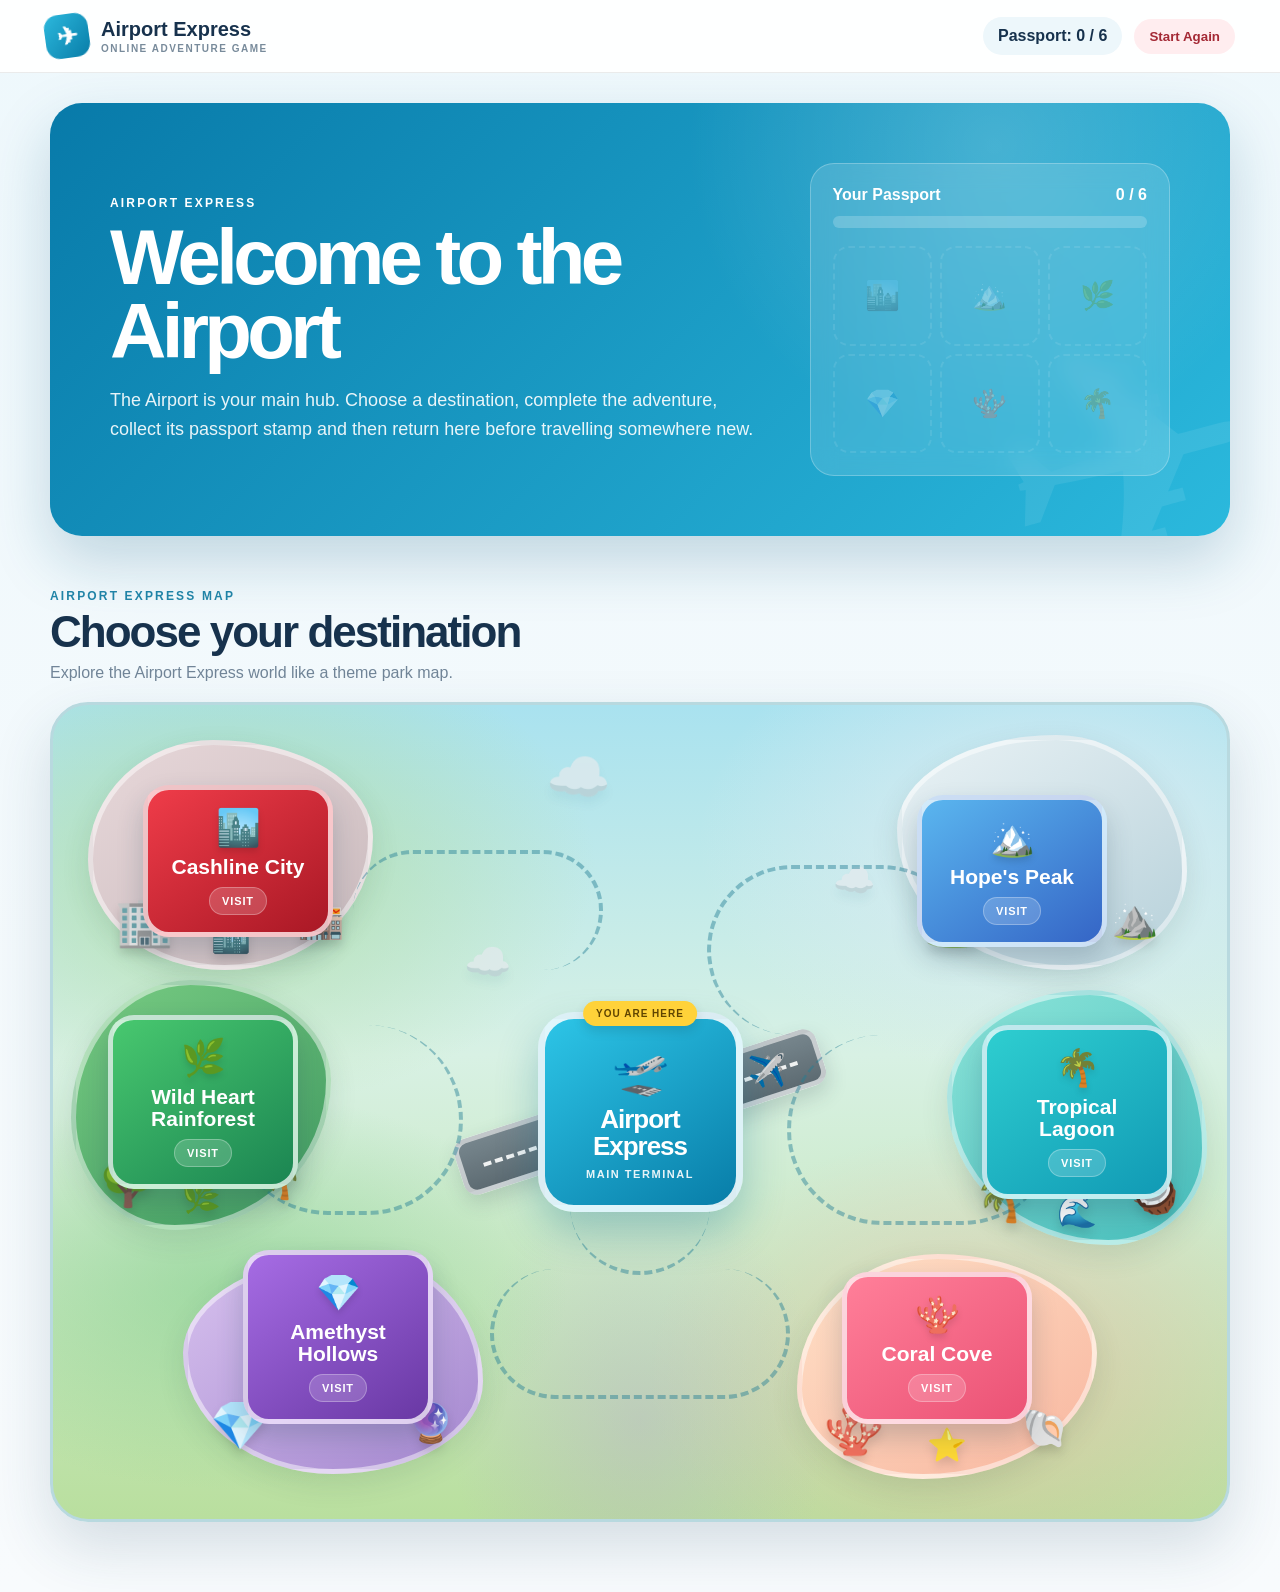
==== commit a0f4745d: "Update map-stop name to 'Wild Heart Rainforest'" ====
--- a/index.html
+++ b/index.html
@@ -322,7 +322,7 @@
       data-destination="wildheart"
     >
       <div class="map-stop-icon">🌿</div>
-      <div class="map-stop-name">Wild Heart</div>
+      <div class="map-stop-name">Wild Heart Rainforest</div>
       <div class="map-stop-tag">Visit</div>
     </a>
 
